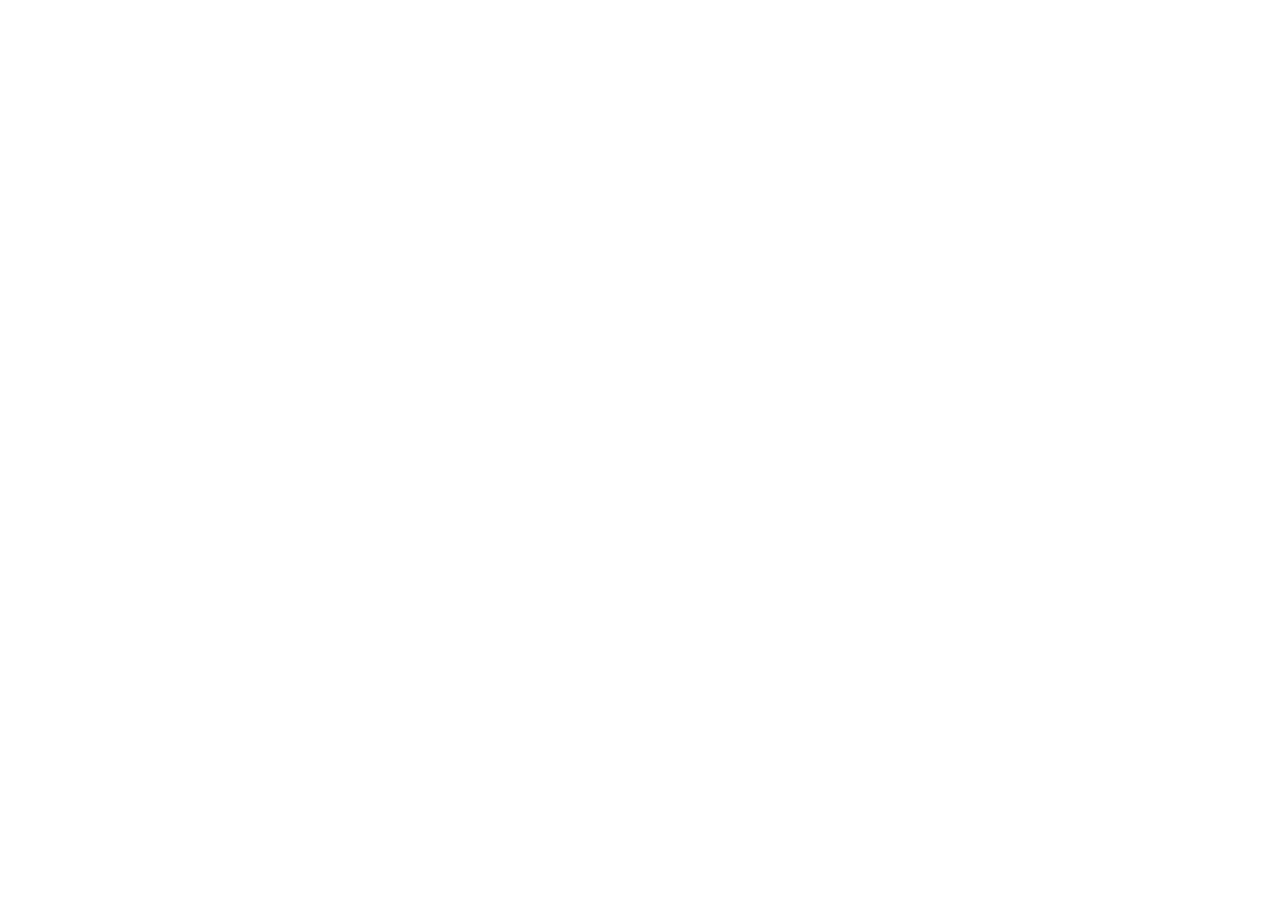
==== index.html @ a806596d "first" ====
<!DOCTYPE html>
<html lang="en">
<head>
    <meta charset="UTF-8">
    <meta name="viewport" content="width=device-width, initial-scale=1.0">
    <title>Document</title>
</head>
<body>
    <title>Homework-1</title>
</body>
</html>
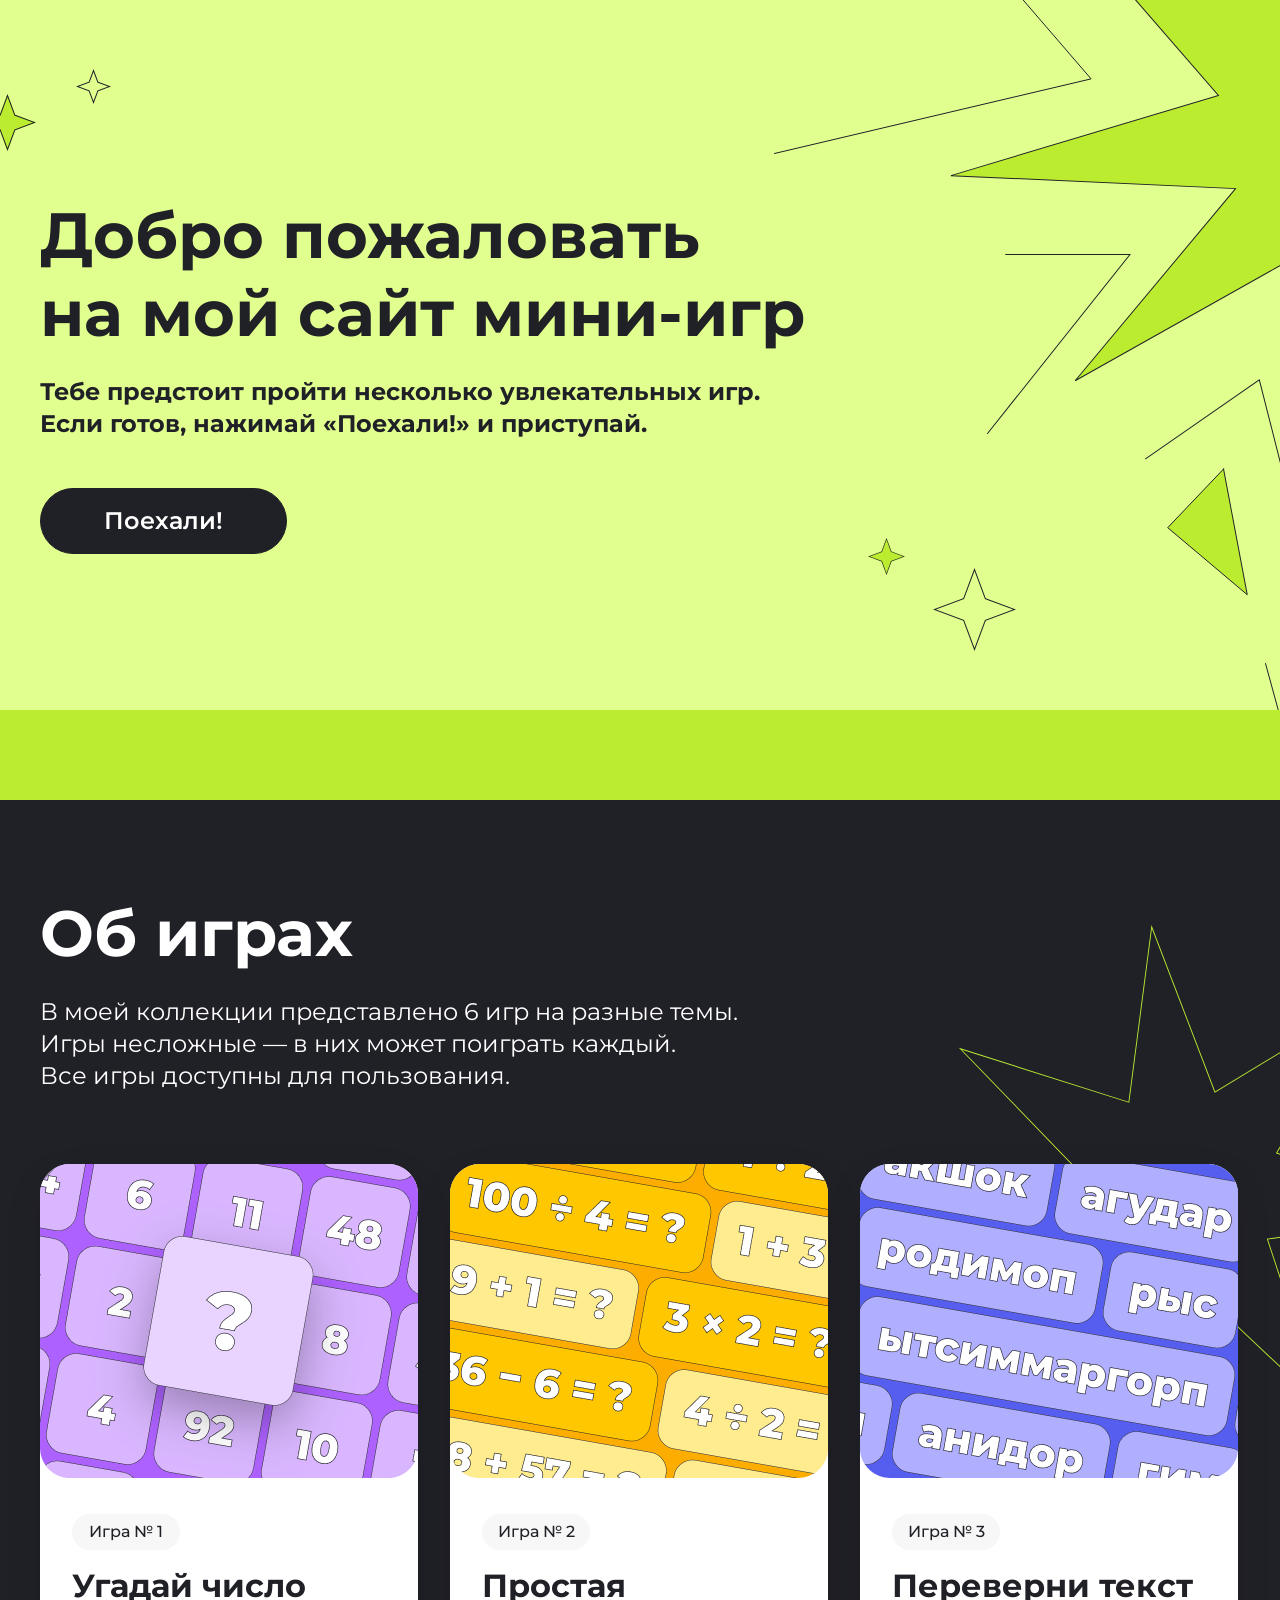
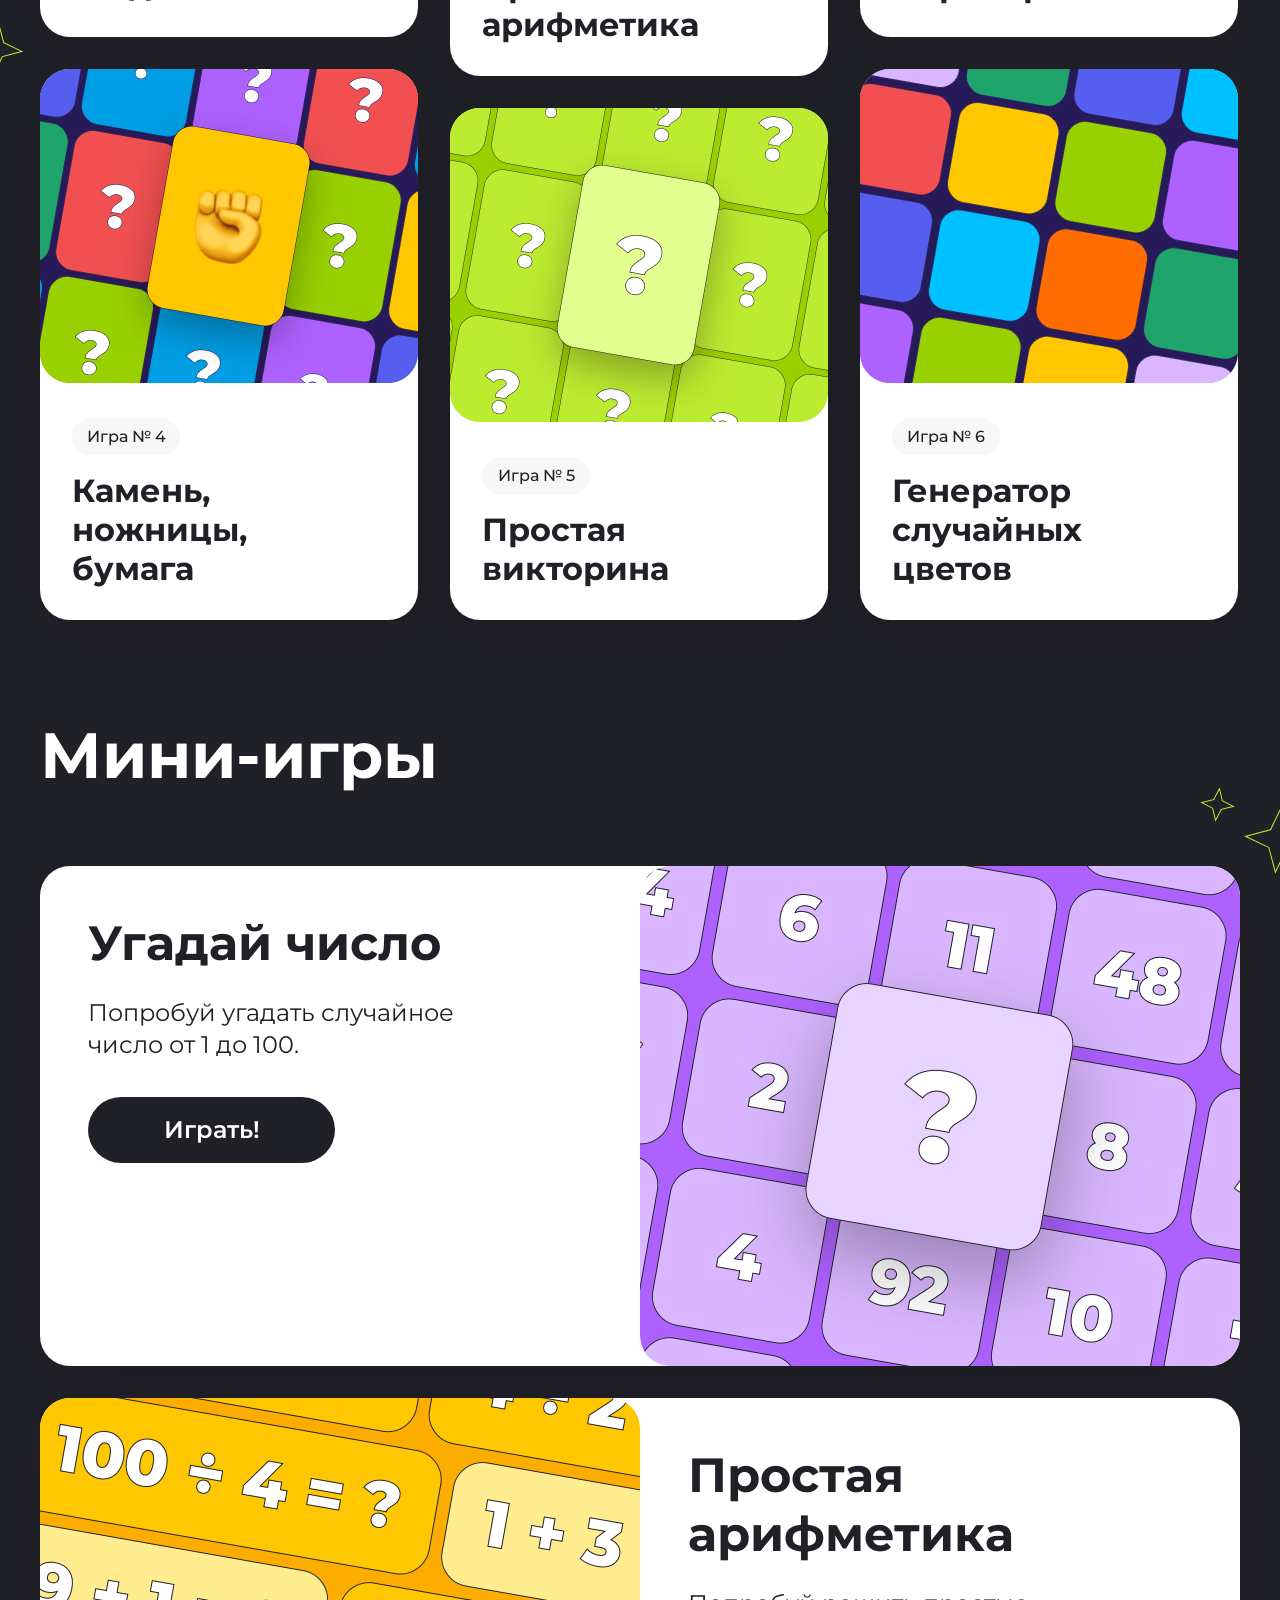
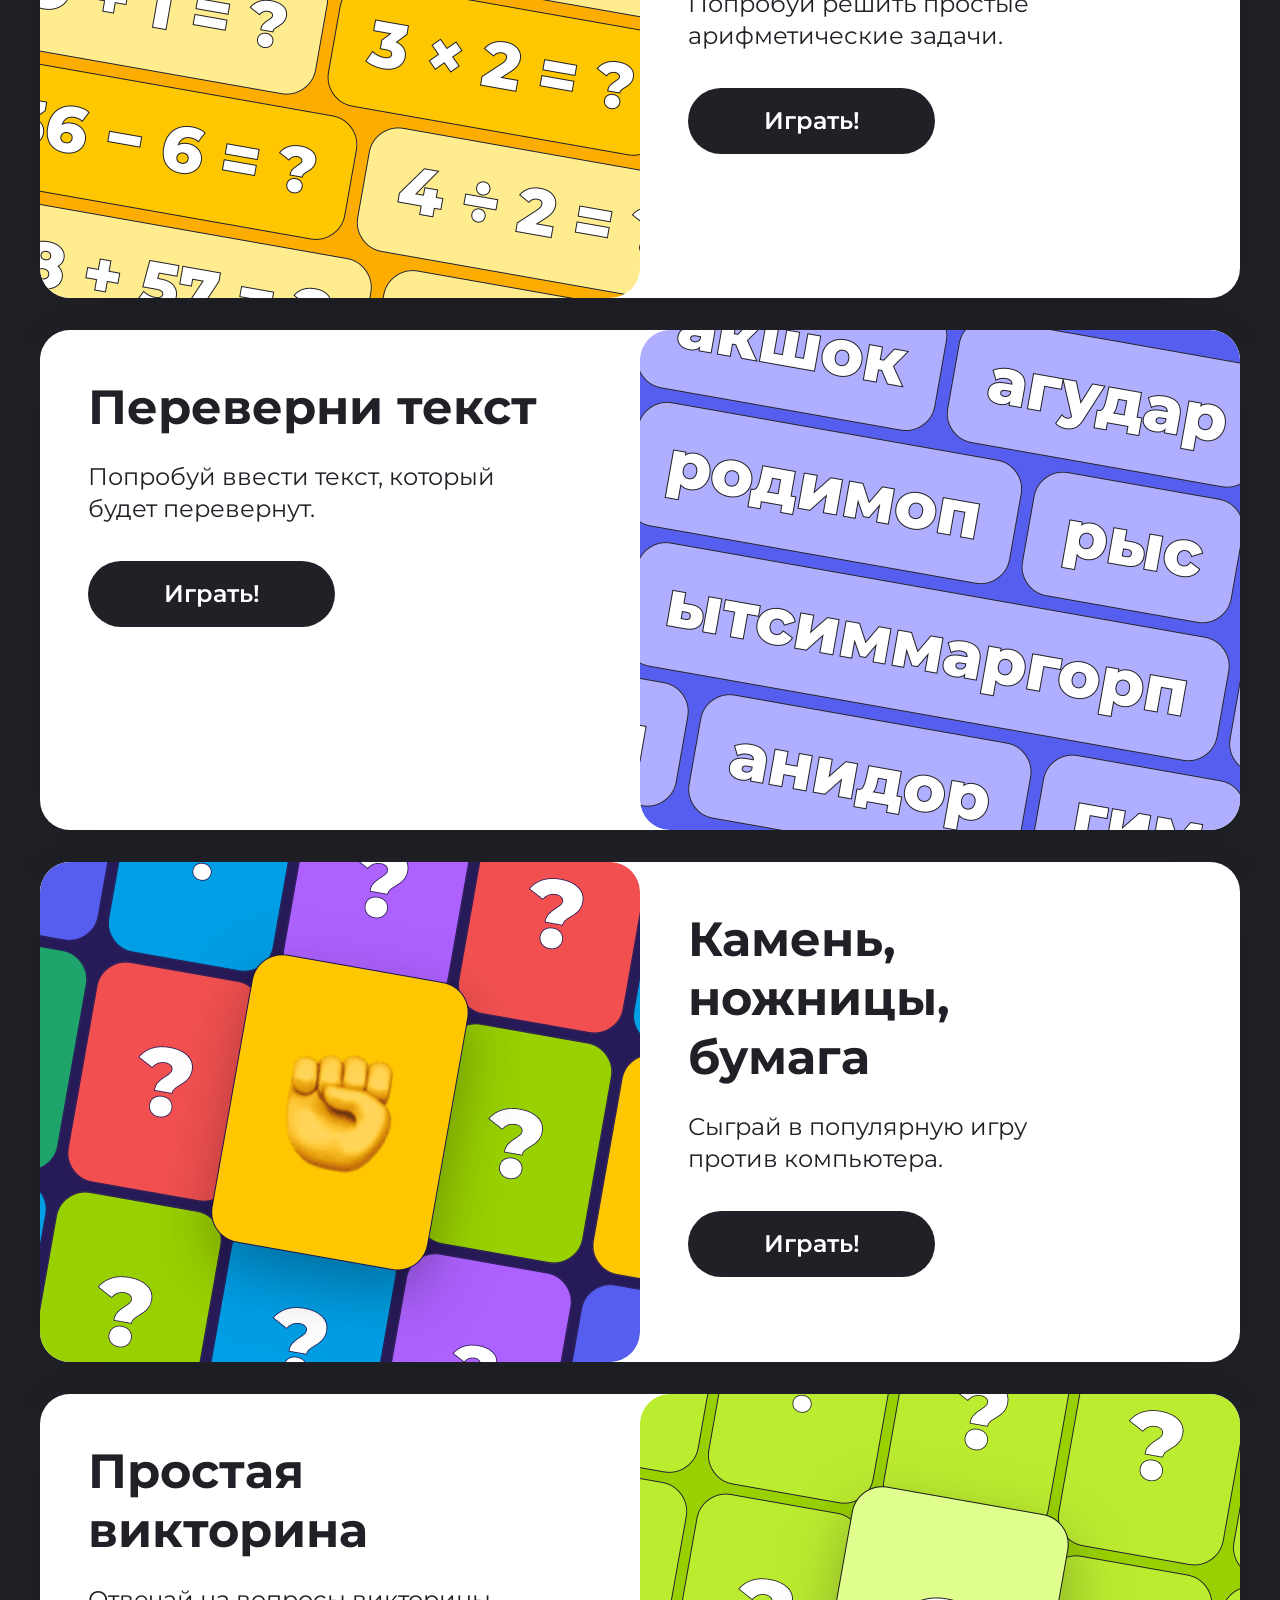
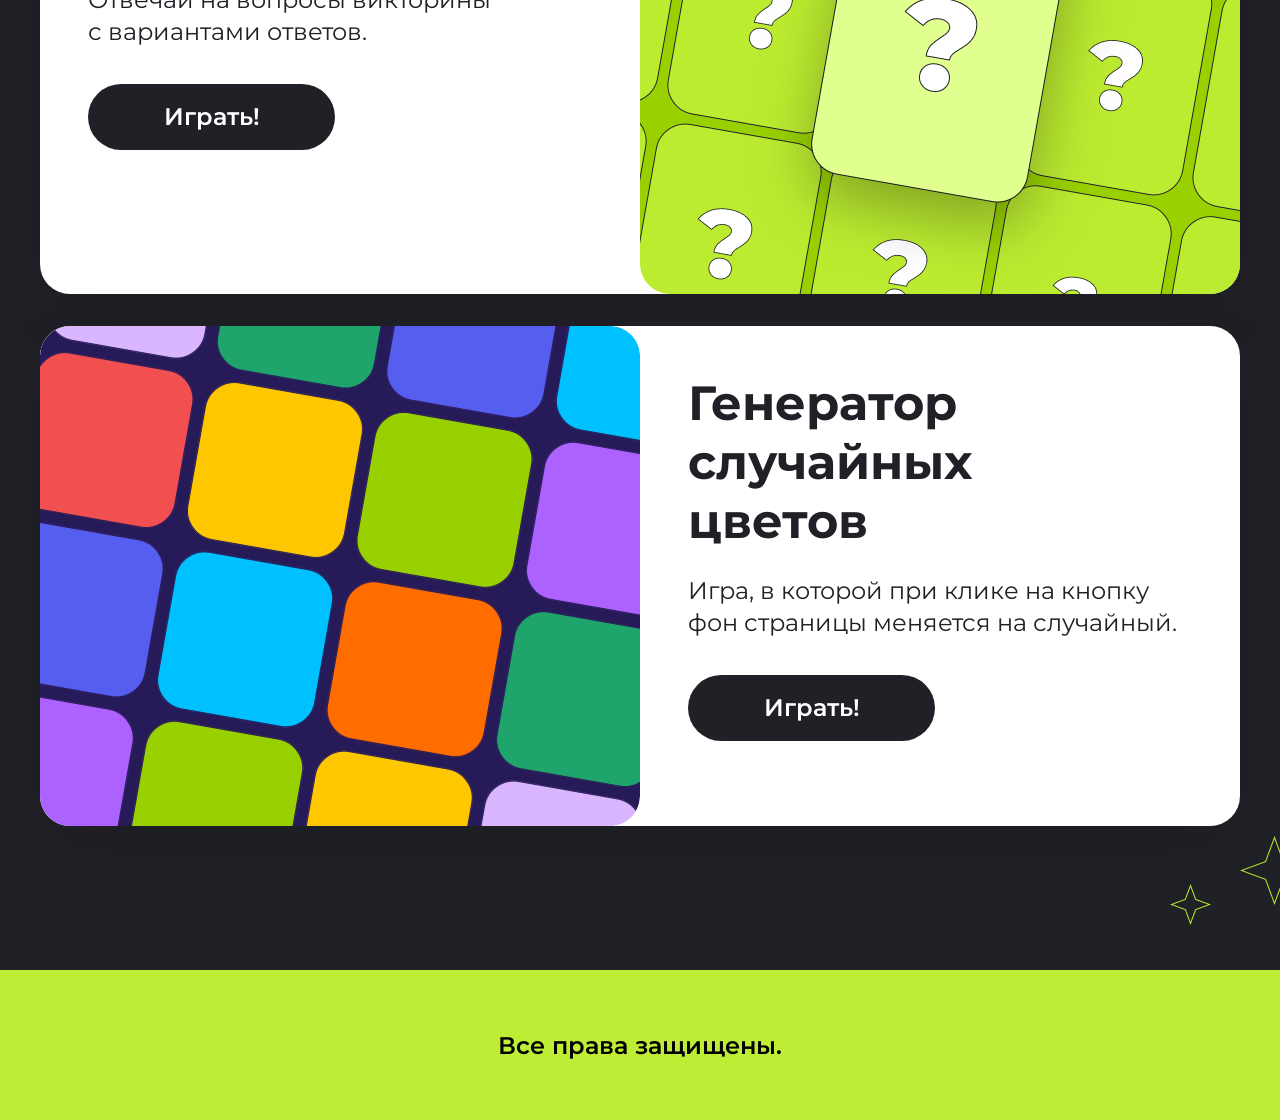
==== commit 5cf472eb: "add img add style.css add style.scss add style.css.map add index.html" ====
--- a/index.html
+++ b/index.html
@@ -4,8 +4,140 @@
     <meta charset="UTF-8">
     <meta name="viewport" content="width=device-width, initial-scale=1.0">
     <title>Document</title>
+    <link rel="stylesheet" href="style.css">
+    <link href="https://fonts.googleapis.com/css2?family=Montserrat:ital,wght@0,100..900;1,100..900&display=swap" rel="stylesheet">
 </head>
 <body>
-    <title>Homework-1</title>
+    <header class="center header header-index-background">
+        <div class="position-relative">
+            <img class="header__green-big-star" src="./img/Vector.svg" alt="звезда">
+            <img class="header__green-mini-star-1" src="./img/Star-2.svg" alt="звезда">
+            <img class="header__mini-star-1" src="./img/Star-3.svg" alt="звезда">
+            <img class="header__green-mini-star-2" src="./img/Star-2.svg" alt="звезда">
+            <img class="header__mini-star-2" src="./img/Star-4.svg" alt="звезда">
+            <img class="header__line-1" src="./img/line-1.svg" alt="линия">
+            <img class="header__line-2" src="./img/line-2.svg" alt="линия">
+            <img class="header__line-3" src="./img/line-3.svg" alt="линия">
+            <img class="header__line-4" src="./img/line-4.svg" alt="линия">
+            <img class="header__triangle" src="./img/triangle.svg" alt="треугольник">
+        </div>
+        <h1 class="header__title-index">Добро пожаловать<br>на мой сайт мини-игр</h1>
+        <p class="header__description-index">Тебе предстоит пройти несколько увлекательных игр. Если готов, нажимай «Поехали!» и приступай.</p>
+        <a class="header__button-index" href="#">Поехали!</a>
+    </header>
+    <section>
+        <div class="header-display"></div>
+    </section>
+    <section class="about-games-background about-games center">
+        <h1 class="about-games__title">Об играх</h1>
+        <p class="about-games__description">В моей коллекции представлено 6 игр на разные темы.<br>Игры несложные — в них может поиграть каждый.<br>Все игры доступны для пользования.</p>
+        <div class="position-relative">
+            <img class="about-games__green-star-1" src="./img/Star-5.svg" alt="звезда">
+            <img class="about-games__green-star-2" src="./img/Star-6.svg" alt="звезда">
+            <img class="about-games__green-star-3" src="./img/Star-7.svg" alt="звезда">
+        </div>
+        <div class="about-games__cards">
+            <div class="about-games__cards-1">
+                <article class="about-games__card-1 about-games__card">
+                    <img src="./img/card1.png" alt="угадай-число">
+                    <p class="about-games__number">Игра № 1</p>
+                    <h2 class="about-games__subtitle">Угадай число</h2>
+                </article>
+                <article class="about-games__card-3 about-games__card">
+                    <img src="./img/card4.png" alt="камень-ножницы-бумага">
+                    <p class="about-games__number">Игра № 4</p>
+                    <h2 class="about-games__subtitle">Камень,<br>ножницы,<br>бумага</h2>
+                </article>
+            </div>
+            <div class="about-games__cards-1">
+                <article class="about-games__card-2 about-games__card">
+                    <img src="./img/card2.png" alt="простая-арифметика">
+                    <p class="about-games__number">Игра № 2</p>
+                    <h2 class="about-games__subtitle">Простая<br>арифметика</h2>
+                </article>
+                <article class="about-games__card-2 about-games__card">
+                    <img src="./img/card5.png" alt="простая-викторина">
+                    <p class="about-games__number">Игра № 5</p>
+                    <h2 class="about-games__subtitle">Простая<br>викторина</h2>
+                </article>
+            </div>
+            <div class="about-games__cards-1">
+                <article class="about-games__card-1 about-games__card">
+                    <img src="./img/card3.png" alt="переверни-текст">
+                    <p class="about-games__number">Игра № 3</p>
+                    <h2 class="about-games__subtitle">Переверни текст</h2>
+                </article>
+                <article class="about-games__card-3 about-games__card">
+                    <img src="./img/card6.png" alt="генератор-случайных-цветов">
+                    <p class="about-games__number">Игра № 6</p>
+                    <h2 class="about-games__subtitle">Генератор<br>случайных<br>цветов</h2>
+                </article>
+            </div>
+        </div>
+    </section>
+    <section class="mini-game mini-game__background center">
+        <h1 class="mini-game__title">Мини-игры</h1>
+        <div class="position-relative">
+            <img class="mini-game__green-star-1" src="./img/Star-8.svg" alt="звезда">
+            <img class="mini-game__green-star-2" src="./img/Star-9.svg" alt="звезда">
+        </div>
+        <div class="mini-game__cards">
+            <article class="mini-game__card-background">
+                <div class="mini-game__card">
+                    <h2 class="mini-game__card-title">Угадай число</h2>
+                    <p class="mini-game__card-description">Попробуй угадать случайное<br>число от 1 до 100.</p>
+                    <a class="mini-game__card-link" href="#">Играть!</a>
+                </div>
+                <img class="mini-game__card-img" src="./img/card-1.png" alt="угадай-число">
+            </article>
+            <article class="mini-game__card-background">
+                <img class="mini-game__card-img" src="./img/card-2.png" alt="угадай-число">
+                <div class="mini-game__card">
+                    <h2 class="mini-game__card-title">Простая<br>арифметика</h2>
+                    <p class="mini-game__card-description">Попробуй решить простые<br>арифметические задачи.</p>
+                    <a class="mini-game__card-link" href="#">Играть!</a>
+                </div>
+            </article>
+            <article class="mini-game__card-background">
+                <div class="mini-game__card">
+                    <h2 class="mini-game__card-title">Переверни текст</h2>
+                    <p class="mini-game__card-description">Попробуй ввести текст, который<br>будет перевернут.</p>
+                    <a class="mini-game__card-link" href="#">Играть!</a>
+                </div>
+                <img class="mini-game__card-img" src="./img/card-3.png" alt="угадай-число">
+            </article>
+            <article class="mini-game__card-background">
+                <img class="mini-game__card-img" src="./img/card-4.png" alt="угадай-число">
+                <div class="mini-game__card">
+                    <h2 class="mini-game__card-title">Камень,<br>ножницы,<br>бумага</h2>
+                    <p class="mini-game__card-description">Сыграй в популярную игру<br>против компьютера.</p>
+                    <a class="mini-game__card-link" href="#">Играть!</a>
+                </div>
+            </article>
+            <article class="mini-game__card-background">
+                <div class="mini-game__card">
+                    <h2 class="mini-game__card-title">Простая<br>викторина</h2>
+                    <p class="mini-game__card-description">Отвечай на вопросы викторины<br>с вариантами ответов.</p>
+                    <a class="mini-game__card-link" href="#">Играть!</a>
+                </div>
+                <img class="mini-game__card-img" src="./img/card-5.png" alt="угадай-число">
+            </article>
+            <article class="mini-game__card-background">
+                <img class="mini-game__card-img" src="./img/card-6.png" alt="угадай-число">
+                <div class="mini-game__card">
+                    <h2 class="mini-game__card-title">Генератор<br>случайных<br>цветов</h2>
+                    <p class="mini-game__card-description">Игра, в которой при клике на кнопку<br>фон страницы меняется на случайный.</p>
+                    <a class="mini-game__card-link" href="#">Играть!</a>
+                </div>
+            </article>
+        </div>
+        <div class="position-relative">
+            <img class="mini-game__green-star-3" src="./img/Star-10.svg" alt="звезда">
+            <img class="mini-game__green-star-4" src="./img/Star-11.svg" alt="звезда">
+        </div>
+    </section>
+    <footer>
+        <h1 class="footer-title">Все права защищены.</h1>
+    </footer>
 </body>
 </html>
--- a/style.css
+++ b/style.css
@@ -0,0 +1,323 @@
+* {
+  margin: 0;
+}
+
+.center {
+  padding-left: calc(50% - 600px);
+  padding-right: calc(50% - 600px);
+}
+
+.position-relative {
+  position: relative;
+}
+
+.header__green-big-star {
+  /* Vector */
+  right: -608px;
+  top: -333.46px;
+  position: absolute;
+}
+.header-index-background {
+  background-color: rgb(225, 255, 143);
+  height: 710px;
+  overflow-x: hidden;
+  overflow-y: hidden;
+}
+.header__mini-star-1 {
+  position: absolute;
+  top: 69px;
+  left: 36px;
+}
+.header__mini-star-2 {
+  position: absolute;
+  top: 568px;
+  left: 893px;
+}
+.header__green-mini-star-2 {
+  width: 37px;
+  height: 37px;
+  top: 538px;
+  left: 828px;
+  position: absolute;
+}
+.header__green-mini-star-1 {
+  position: absolute;
+  top: 94px;
+  left: -61.5px;
+}
+.header__line-1 {
+  left: 734px;
+  top: -10px;
+  position: absolute;
+}
+.header__line-2 {
+  position: absolute;
+  top: 254px;
+  left: 947px;
+}
+.header__line-3 {
+  position: absolute;
+  left: 1105px;
+  top: 379px;
+}
+.header__line-4 {
+  position: absolute;
+  top: 663px;
+  left: 1225px;
+}
+.header__triangle {
+  position: absolute;
+  top: 468px;
+  left: 1127px;
+}
+.header-display {
+  height: 90px;
+  background-color: rgb(188, 236, 48);
+  bottom: 10px;
+}
+.header__title-index {
+  padding-top: 196px;
+  color: rgb(32, 32, 39);
+  font-family: Montserrat;
+  font-size: 64px;
+  font-weight: 700;
+  line-height: 78px;
+}
+.header__description-index {
+  color: rgb(32, 32, 39);
+  font-family: Montserrat;
+  font-size: 24px;
+  font-weight: 700;
+  line-height: 32px;
+  width: 720px;
+  padding-top: 24px;
+}
+.header__button-index {
+  width: 247px;
+  height: 66px;
+  display: flex;
+  flex-direction: row;
+  justify-content: center;
+  align-items: center;
+  padding: 16px 28px 16px 28px;
+  box-sizing: border-box;
+  border: 1px solid rgb(32, 32, 39);
+  border-radius: 60px;
+  background: rgb(32, 32, 39);
+  color: rgb(255, 255, 255);
+  font-family: Montserrat;
+  font-size: 24px;
+  font-weight: 600;
+  line-height: 141.69%;
+  letter-spacing: 0%;
+  text-align: center;
+  text-decoration: none;
+  margin-top: 48px;
+}
+.header__button-index:hover {
+  color: black;
+  background-color: white;
+}
+
+.about-games-background {
+  height: 1470px;
+  background: rgb(32, 32, 39);
+}
+.about-games__title {
+  color: rgb(255, 255, 255);
+  font-family: Montserrat;
+  font-size: 64px;
+  font-weight: 700;
+  line-height: 78px;
+  padding-top: 94px;
+}
+.about-games__description {
+  color: rgb(255, 255, 255);
+  font-family: Montserrat;
+  font-size: 24px;
+  font-weight: 400;
+  line-height: 32px;
+  padding-top: 24px;
+  padding-bottom: 72px;
+}
+.about-games__number {
+  border-radius: 52.58px;
+  background: rgb(247, 247, 247);
+  width: 108px;
+  height: 36px;
+  color: rgb(32, 32, 39);
+  font-family: Montserrat;
+  font-size: 16px;
+  font-weight: 500;
+  line-height: 110%;
+  text-align: center;
+  display: flex;
+  align-items: center;
+  justify-content: center;
+  margin-top: 32px;
+  margin-left: 32px;
+}
+.about-games__subtitle {
+  color: rgb(32, 32, 39);
+  font-family: Montserrat;
+  font-size: 32px;
+  font-weight: 700;
+  line-height: 39px;
+  margin-top: 16px;
+  margin-left: 32px;
+}
+.about-games__cards {
+  display: flex;
+  gap: 32px;
+  z-index: 2;
+  position: relative;
+}
+.about-games__cards-1 {
+  display: flex;
+  flex-direction: column;
+  gap: 32px;
+}
+.about-games__green-star-1 {
+  position: absolute;
+  z-index: 1;
+  right: -235px;
+  top: -270px;
+  width: 584.72px;
+  height: 584.72px;
+}
+.about-games__green-star-2 {
+  position: absolute;
+  left: -91px;
+  top: 406px;
+}
+.about-games__green-star-3 {
+  position: absolute;
+  left: -74px;
+  top: 455px;
+}
+.about-games__card {
+  border-radius: 30px;
+  box-shadow: 0px 12.61px 42.2511901855px -7.57px rgba(0, 0, 0, 0.13);
+  background: rgb(255, 255, 255);
+}
+.about-games__card:hover {
+  transform: scale(1.1);
+}
+.about-games__card-1 {
+  width: 378px;
+  height: 473px;
+}
+.about-games__card-2 {
+  width: 378px;
+  height: 512px;
+}
+.about-games__card-3 {
+  width: 378px;
+  height: 551px;
+}
+
+.mini-game__title {
+  color: rgb(255, 255, 255);
+  font-family: Montserrat;
+  font-size: 64px;
+  font-weight: 700;
+  line-height: 78px;
+  padding-top: 46px;
+  padding-bottom: 72px;
+}
+.mini-game__background {
+  height: 3500px;
+  background: rgb(32, 32, 39);
+}
+.mini-game__cards {
+  display: flex;
+  gap: 32px;
+  flex-direction: column;
+}
+.mini-game__green-star-1 {
+  position: absolute;
+  top: -81px;
+  left: 1158px;
+}
+.mini-game__green-star-2 {
+  position: absolute;
+  left: 1201px;
+  top: -64px;
+}
+.mini-game__green-star-3 {
+  position: absolute;
+  top: 10px;
+  left: 1200px;
+}
+.mini-game__green-star-4 {
+  position: absolute;
+  top: 58px;
+  left: 1130px;
+}
+.mini-game__card {
+  padding: 48px;
+}
+.mini-game__card-title {
+  color: rgb(32, 32, 39);
+  font-family: Montserrat;
+  font-size: 48px;
+  font-weight: 700;
+  line-height: 59px;
+}
+.mini-game__card-background {
+  width: 1200px;
+  height: 500px;
+  border-radius: 30px;
+  box-shadow: 0px 20px 67px -12px rgba(0, 0, 0, 0.13);
+  background: rgb(255, 255, 255);
+  display: grid;
+  grid-template-columns: repeat(2, 1fr);
+}
+.mini-game__card-img {
+  width: 600px;
+  height: 500px;
+  border-radius: 30px;
+}
+.mini-game__card-description {
+  color: rgb(32, 32, 39);
+  font-family: Montserrat;
+  font-style: Regular;
+  font-size: 24px;
+  font-weight: 400;
+  line-height: 32px;
+  padding-top: 24px;
+}
+.mini-game__card-link {
+  color: rgb(255, 255, 255);
+  font-family: Montserrat;
+  font-size: 24px;
+  font-weight: 600;
+  line-height: 141.69%;
+  width: 247px;
+  height: 66px;
+  border-radius: 60px;
+  background: rgb(32, 32, 39);
+  display: flex;
+  justify-content: center;
+  align-items: center;
+  text-decoration: none;
+  margin-top: 36px;
+}
+.mini-game__card-link:hover {
+  color: black;
+  background-color: white;
+  border: 1px solid rgb(32, 32, 39);
+}
+
+.footer-title {
+  color: rgb(0, 0, 0);
+  font-family: Montserrat;
+  font-size: 24px;
+  font-weight: 600;
+  line-height: 29px;
+  display: flex;
+  height: 150px;
+  background: rgb(189, 237, 53);
+  align-items: center;
+  justify-content: center;
+}/*# sourceMappingURL=style.css.map */
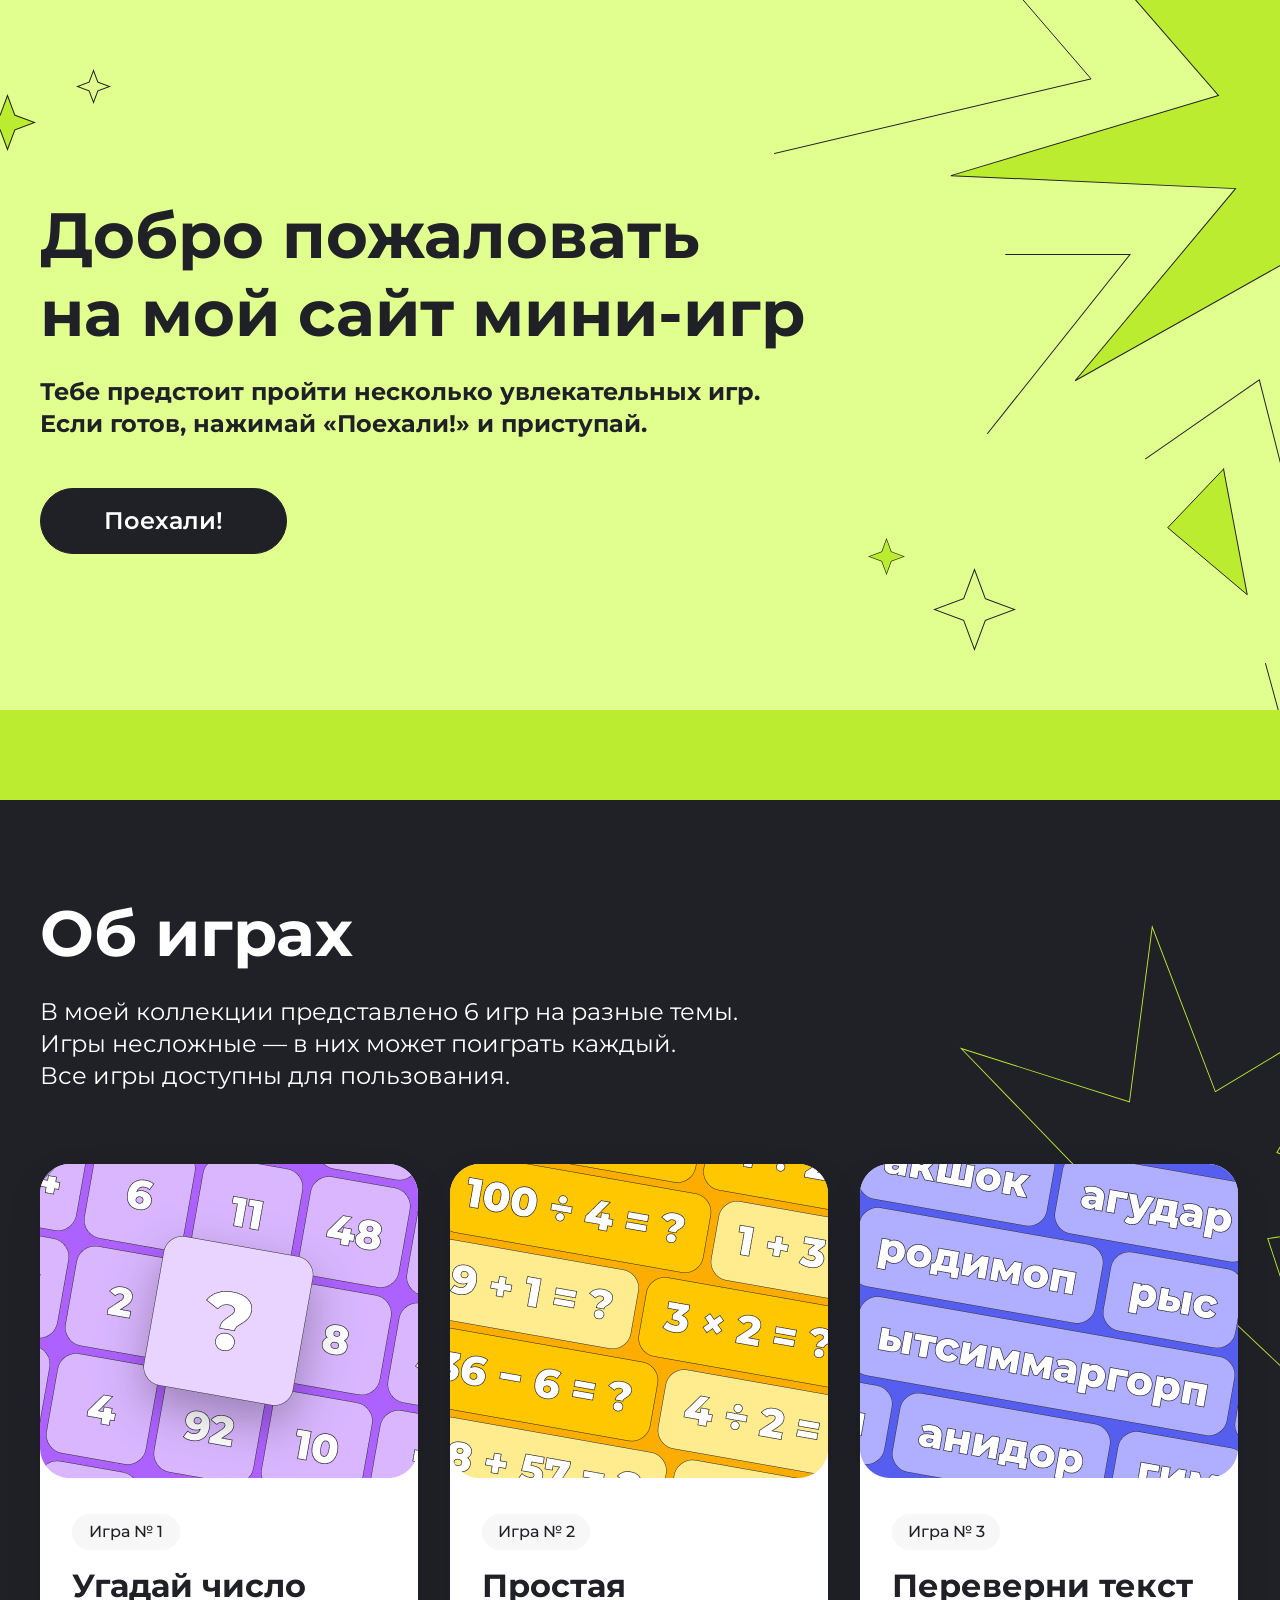
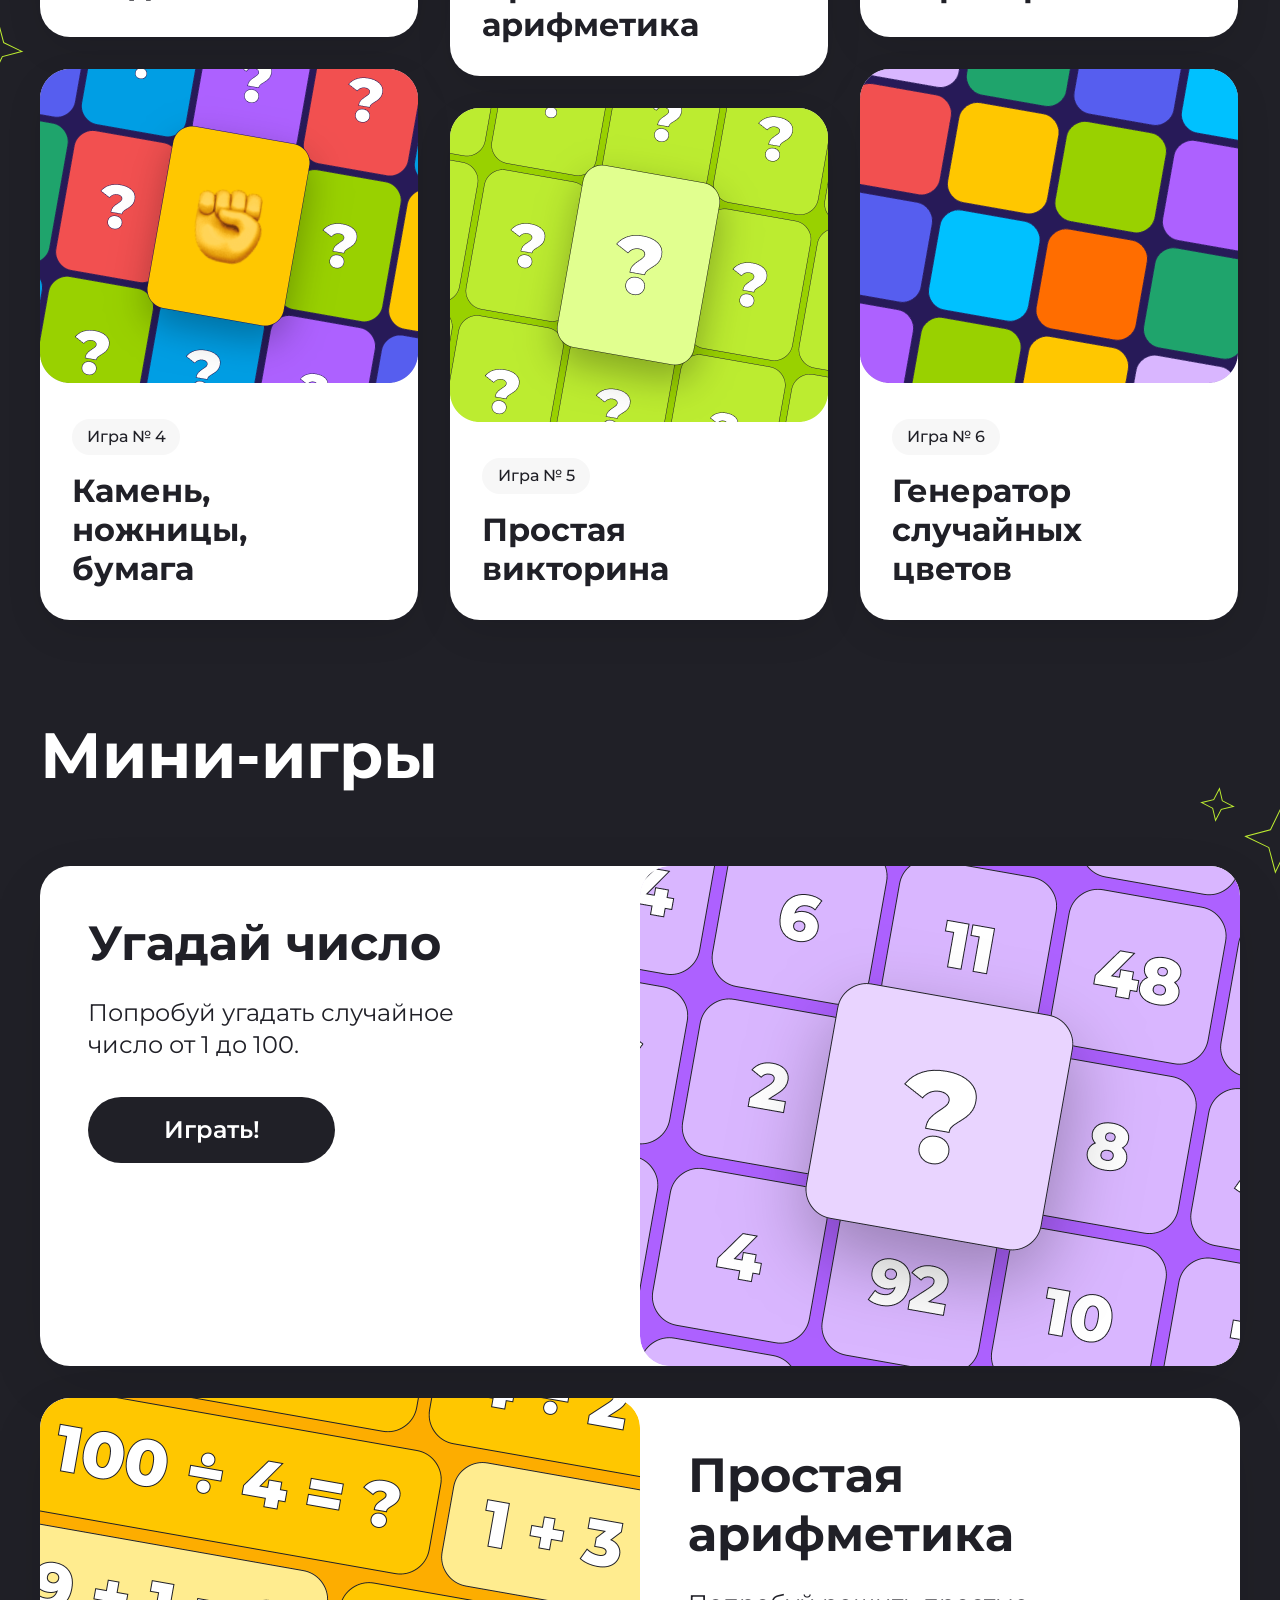
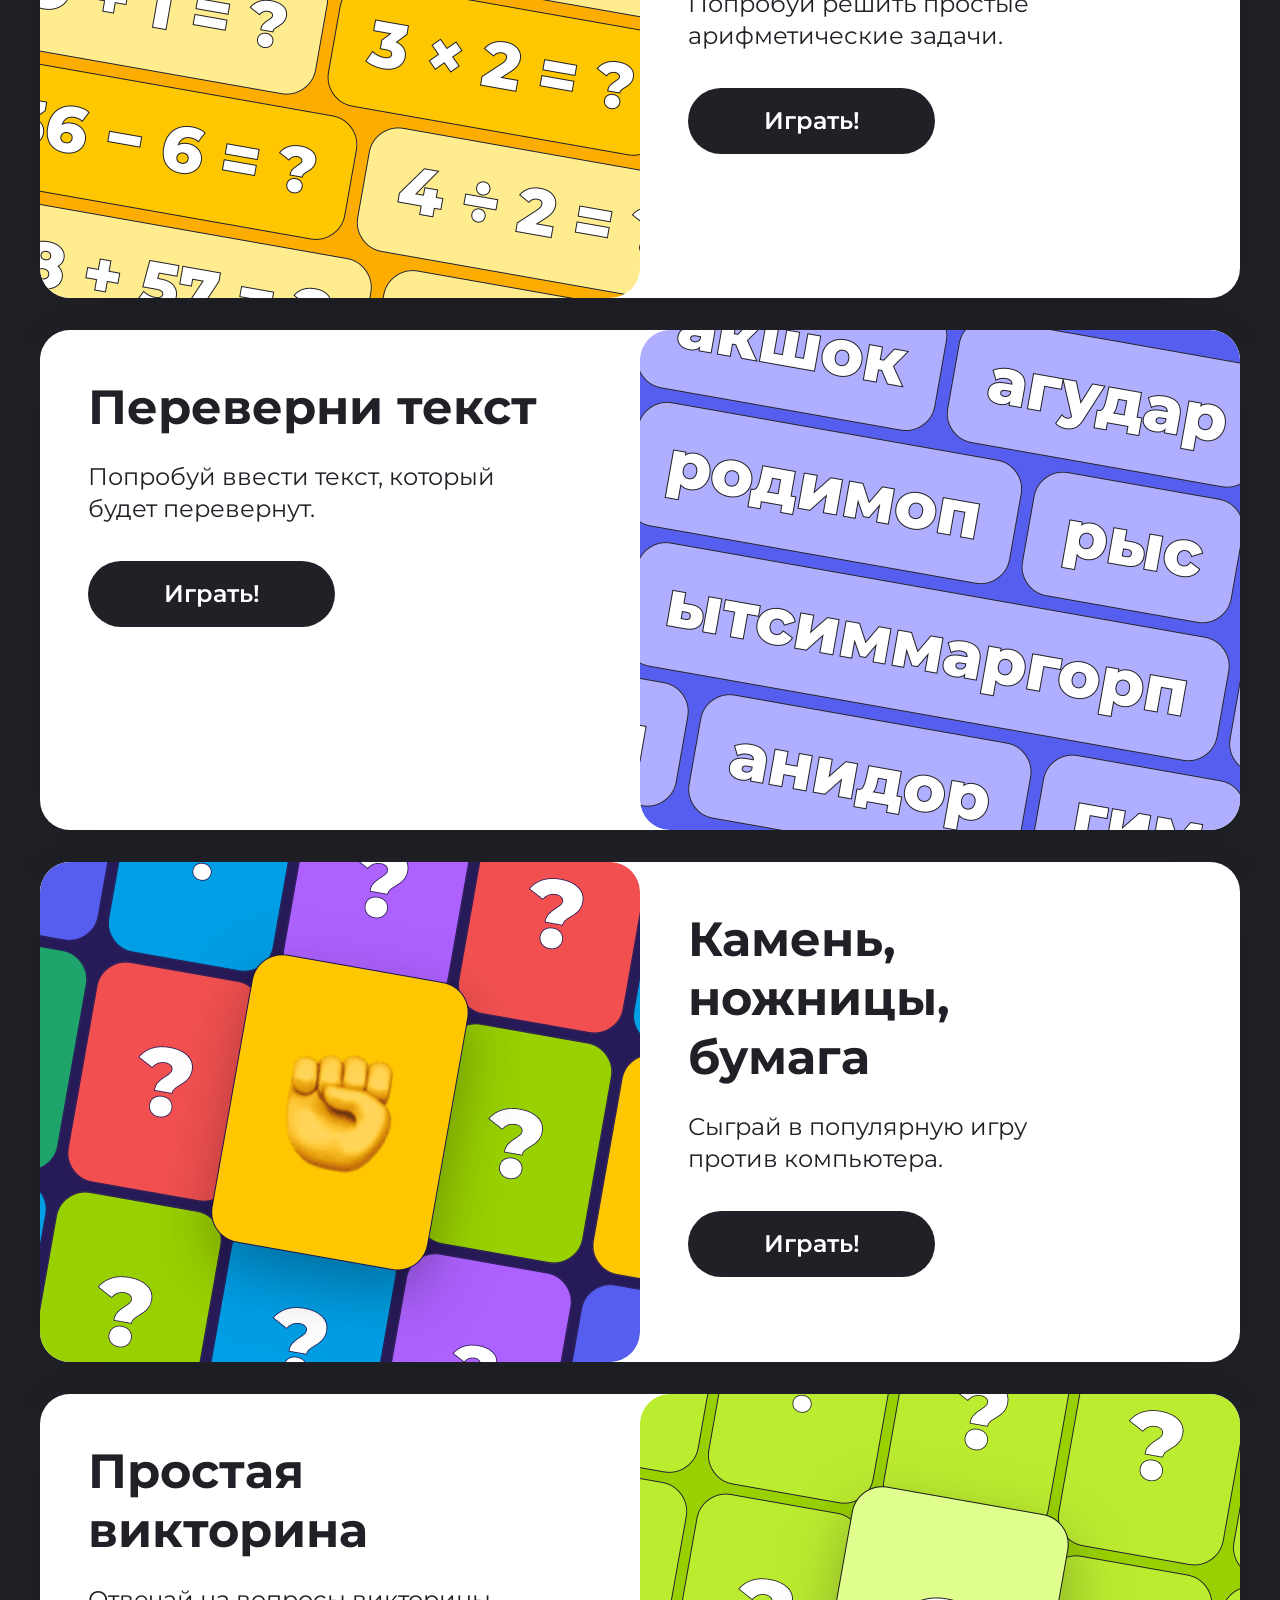
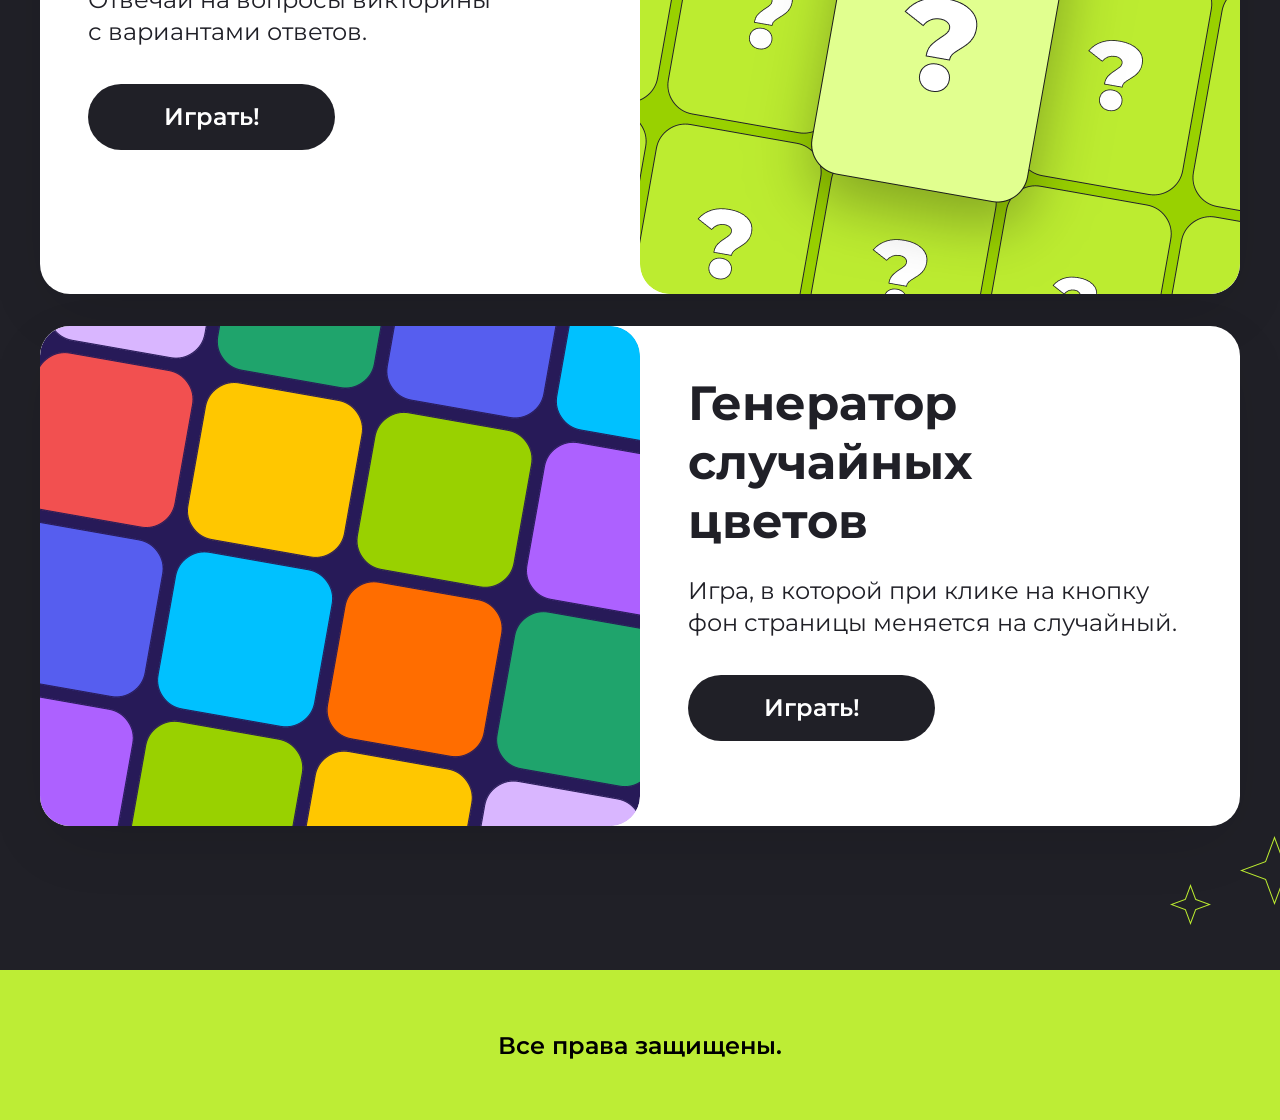
==== commit c2cef0ac: "hw-2" ====
--- a/index.html
+++ b/index.html
@@ -39,43 +39,55 @@
         <div class="about-games__cards">
             <div class="about-games__cards-1">
                 <article class="about-games__card-1 about-games__card">
-                    <img src="./img/card1.png" alt="угадай-число">
-                    <p class="about-games__number">Игра № 1</p>
-                    <h2 class="about-games__subtitle">Угадай число</h2>
+                    <a class="about-games__link" href="#mini-game__card-guess-the-number">
+                        <img src="./img/card1.png" alt="угадай-число">
+                        <p class="about-games__number">Игра № 1</p>
+                        <h2 class="about-games__subtitle">Угадай число</h2>
+                    </a>
                 </article>
                 <article class="about-games__card-3 about-games__card">
-                    <img src="./img/card4.png" alt="камень-ножницы-бумага">
-                    <p class="about-games__number">Игра № 4</p>
-                    <h2 class="about-games__subtitle">Камень,<br>ножницы,<br>бумага</h2>
+                    <a class="about-games__link" href="#mini-game__card-rock-paper-scissors">
+                        <img src="./img/card4.png" alt="камень-ножницы-бумага">
+                        <p class="about-games__number">Игра № 4</p>
+                        <h2 class="about-games__subtitle">Камень,<br>ножницы,<br>бумага</h2>
+                    </a>
                 </article>
             </div>
             <div class="about-games__cards-1">
                 <article class="about-games__card-2 about-games__card">
-                    <img src="./img/card2.png" alt="простая-арифметика">
-                    <p class="about-games__number">Игра № 2</p>
-                    <h2 class="about-games__subtitle">Простая<br>арифметика</h2>
+                    <a class="about-games__link" href="#mini-game__card-simple-arithmetic">
+                        <img src="./img/card2.png" alt="простая-арифметика">
+                        <p class="about-games__number">Игра № 2</p>
+                        <h2 class="about-games__subtitle">Простая<br>арифметика</h2>
+                    </a>
                 </article>
                 <article class="about-games__card-2 about-games__card">
-                    <img src="./img/card5.png" alt="простая-викторина">
-                    <p class="about-games__number">Игра № 5</p>
-                    <h2 class="about-games__subtitle">Простая<br>викторина</h2>
+                    <a class="about-games__link" href="#mini-game__card-simple-quiz">
+                        <img src="./img/card5.png" alt="простая-викторина">
+                        <p class="about-games__number">Игра № 5</p>
+                        <h2 class="about-games__subtitle">Простая<br>викторина</h2>
+                    </a>
                 </article>
             </div>
             <div class="about-games__cards-1">
                 <article class="about-games__card-1 about-games__card">
-                    <img src="./img/card3.png" alt="переверни-текст">
-                    <p class="about-games__number">Игра № 3</p>
-                    <h2 class="about-games__subtitle">Переверни текст</h2>
+                    <a class="about-games__link" href="#mini-game__card-turn-the-text-over">
+                        <img src="./img/card3.png" alt="переверни-текст">
+                        <p class="about-games__number">Игра № 3</p>
+                        <h2 class="about-games__subtitle">Переверни текст</h2>
+                    </a>
                 </article>
                 <article class="about-games__card-3 about-games__card">
-                    <img src="./img/card6.png" alt="генератор-случайных-цветов">
-                    <p class="about-games__number">Игра № 6</p>
-                    <h2 class="about-games__subtitle">Генератор<br>случайных<br>цветов</h2>
+                    <a class="about-games__link" href="#mini-game__card-random-color-generator">
+                        <img src="./img/card6.png" alt="генератор-случайных-цветов">
+                        <p class="about-games__number">Игра № 6</p>
+                        <h2 class="about-games__subtitle">Генератор<br>случайных<br>цветов</h2>
+                    </a>
                 </article>
             </div>
         </div>
     </section>
-    <section class="mini-game mini-game__background center">
+    <section class="mini-game mini-game-background center">
         <h1 class="mini-game__title">Мини-игры</h1>
         <div class="position-relative">
             <img class="mini-game__green-star-1" src="./img/Star-8.svg" alt="звезда">
@@ -83,7 +95,7 @@
         </div>
         <div class="mini-game__cards">
             <article class="mini-game__card-background">
-                <div class="mini-game__card">
+                <div id="mini-game__card-guess-the-number" class="mini-game__card">
                     <h2 class="mini-game__card-title">Угадай число</h2>
                     <p class="mini-game__card-description">Попробуй угадать случайное<br>число от 1 до 100.</p>
                     <a class="mini-game__card-link" href="#">Играть!</a>
@@ -91,40 +103,40 @@
                 <img class="mini-game__card-img" src="./img/card-1.png" alt="угадай-число">
             </article>
             <article class="mini-game__card-background">
-                <img class="mini-game__card-img" src="./img/card-2.png" alt="угадай-число">
-                <div class="mini-game__card">
+                <img class="mini-game__card-img" src="./img/card-2.png" alt="простая-арифметика">
+                <div id="mini-game__card-simple-arithmetic" class="mini-game__card">
                     <h2 class="mini-game__card-title">Простая<br>арифметика</h2>
                     <p class="mini-game__card-description">Попробуй решить простые<br>арифметические задачи.</p>
                     <a class="mini-game__card-link" href="#">Играть!</a>
                 </div>
             </article>
             <article class="mini-game__card-background">
-                <div class="mini-game__card">
+                <div id="mini-game__card-turn-the-text-over" class="mini-game__card">
                     <h2 class="mini-game__card-title">Переверни текст</h2>
                     <p class="mini-game__card-description">Попробуй ввести текст, который<br>будет перевернут.</p>
                     <a class="mini-game__card-link" href="#">Играть!</a>
                 </div>
-                <img class="mini-game__card-img" src="./img/card-3.png" alt="угадай-число">
+                <img class="mini-game__card-img" src="./img/card-3.png" alt="переверни-текст">
             </article>
             <article class="mini-game__card-background">
-                <img class="mini-game__card-img" src="./img/card-4.png" alt="угадай-число">
-                <div class="mini-game__card">
+                <img class="mini-game__card-img" src="./img/card-4.png" alt="камень-ножницы-бумага">
+                <div id="mini-game__card-rock-paper-scissors" class="mini-game__card">
                     <h2 class="mini-game__card-title">Камень,<br>ножницы,<br>бумага</h2>
                     <p class="mini-game__card-description">Сыграй в популярную игру<br>против компьютера.</p>
                     <a class="mini-game__card-link" href="#">Играть!</a>
                 </div>
             </article>
             <article class="mini-game__card-background">
-                <div class="mini-game__card">
+                <div id="mini-game__card-simple-quiz" class="mini-game__card">
                     <h2 class="mini-game__card-title">Простая<br>викторина</h2>
                     <p class="mini-game__card-description">Отвечай на вопросы викторины<br>с вариантами ответов.</p>
                     <a class="mini-game__card-link" href="#">Играть!</a>
                 </div>
-                <img class="mini-game__card-img" src="./img/card-5.png" alt="угадай-число">
+                <img class="mini-game__card-img" src="./img/card-5.png" alt="простая-викторина">
             </article>
             <article class="mini-game__card-background">
-                <img class="mini-game__card-img" src="./img/card-6.png" alt="угадай-число">
-                <div class="mini-game__card">
+                <img class="mini-game__card-img" src="./img/card-6.png" alt="генератор-случайных-цветов">
+                <div id="mini-game__card-random-color-generator" class="mini-game__card">
                     <h2 class="mini-game__card-title">Генератор<br>случайных<br>цветов</h2>
                     <p class="mini-game__card-description">Игра, в которой при клике на кнопку<br>фон страницы меняется на случайный.</p>
                     <a class="mini-game__card-link" href="#">Играть!</a>
--- a/style.css
+++ b/style.css
@@ -12,7 +12,6 @@
 }
 
 .header__green-big-star {
-  /* Vector */
   right: -608px;
   top: -333.46px;
   position: absolute;
@@ -122,6 +121,8 @@
 .about-games-background {
   height: 1470px;
   background: rgb(32, 32, 39);
+  overflow-x: hidden;
+  overflow-y: hidden;
 }
 .about-games__title {
   color: rgb(255, 255, 255);
@@ -139,6 +140,9 @@
   line-height: 32px;
   padding-top: 24px;
   padding-bottom: 72px;
+}
+.about-games__link {
+  text-decoration: none;
 }
 .about-games__number {
   border-radius: 52.58px;
@@ -182,8 +186,8 @@
   z-index: 1;
   right: -235px;
   top: -270px;
-  width: 584.72px;
-  height: 584.72px;
+  width: 584px;
+  height: 584px;
 }
 .about-games__green-star-2 {
   position: absolute;
@@ -225,9 +229,11 @@
   padding-top: 46px;
   padding-bottom: 72px;
 }
-.mini-game__background {
+.mini-game-background {
   height: 3500px;
   background: rgb(32, 32, 39);
+  overflow-x: hidden;
+  overflow-y: hidden;
 }
 .mini-game__cards {
   display: flex;
@@ -320,4 +326,266 @@
   background: rgb(189, 237, 53);
   align-items: center;
   justify-content: center;
+}
+
+@media (max-width: 1250px) {
+  .center {
+    padding-left: calc(50% - 400px);
+    padding-right: calc(50% - 400px);
+  }
+  .header__line-1, .header__line-2, .header__line-3 {
+    display: none;
+  }
+  .header__green-big-star {
+    z-index: 1;
+  }
+  .header__title-index {
+    z-index: 2;
+    position: relative;
+    padding-top: 186px;
+  }
+  .header__description-index {
+    z-index: 2;
+    position: relative;
+  }
+  .about-games {
+    display: none;
+  }
+  .mini-game-background {
+    height: 2400px;
+  }
+  .mini-game__title {
+    padding-top: 40px;
+    padding-bottom: 50px;
+  }
+  .mini-game__card {
+    padding: 32px;
+    padding-top: 24px;
+  }
+  .mini-game__cards {
+    width: 800px;
+  }
+  .mini-game__card-background {
+    width: 800px;
+    height: 333.3px;
+    border-radius: 30px;
+    box-shadow: 0px 20px 67px -12px rgba(0, 0, 0, 0.13);
+    background: rgb(255, 255, 255);
+    display: grid;
+    grid-template-columns: repeat(2, 1fr);
+    position: relative;
+  }
+  .mini-game__card-img {
+    width: 400px;
+    height: 333.3px;
+    border-radius: 30px;
+  }
+  .mini-game__card-description {
+    padding-top: 6px;
+    line-height: 28px;
+  }
+  .mini-game__card-title {
+    font-size: 32px;
+    font-weight: 600;
+    line-height: 35px;
+  }
+  .mini-game__card-link {
+    position: absolute;
+    margin-top: 16px;
+    height: 55px;
+    bottom: 16px;
+  }
+  .footer-title {
+    height: 90px;
+  }
+}
+@media (max-width: 800px) {
+  .center {
+    padding-left: calc(50% - 190px);
+    padding-right: calc(50% - 190px);
+  }
+  .header-index-background {
+    display: flex;
+    justify-content: center;
+    flex-wrap: wrap;
+    align-content: flex-start;
+    height: 650px;
+  }
+  .header__green-mini-star-1 {
+    width: 35px;
+    height: 35px;
+    top: 97px;
+    left: -19px;
+  }
+  .header__green-mini-star-2 {
+    width: 18px;
+    height: 18px;
+    left: 222px;
+    top: 557px;
+  }
+  .header__green-big-star {
+    width: 300px;
+    height: 300px;
+    left: 140px;
+    top: -115px;
+  }
+  .header__mini-star-1 {
+    top: 64;
+    left: 91;
+    width: 21px;
+    height: 21px;
+  }
+  .header__mini-star-2 {
+    width: 39px;
+    height: 41px;
+    top: 580px;
+    left: 250px;
+  }
+  .header__title-index {
+    width: 262px;
+    height: 196px;
+    display: flex;
+    flex-direction: row;
+    align-items: center;
+    font-size: 40px;
+    font-weight: 700;
+    line-height: 49px;
+    letter-spacing: 0px;
+    text-align: center;
+    padding-top: 147px;
+    position: static;
+  }
+  .header__description-index {
+    width: 296px;
+    height: 60px;
+    display: flex;
+    flex-direction: row;
+    align-items: center;
+    color: rgb(32, 32, 39);
+    font-family: "Montserrat";
+    font-style: Regular;
+    font-size: 16px;
+    font-weight: 400;
+    line-height: 20px;
+    letter-spacing: 0px;
+    text-align: center;
+  }
+  .header__button-index {
+    color: rgb(255, 255, 255);
+    font-family: "Montserrat";
+    font-style: SemiBold;
+    font-size: 16px;
+    font-weight: 600;
+    line-height: 141.69%;
+    letter-spacing: 0%;
+    text-align: center;
+    width: 285px;
+    height: 55px;
+    display: flex;
+    flex-direction: row;
+    justify-content: center;
+    align-items: center;
+    gap: 10px;
+    padding: 16px 28px 16px 28px;
+    margin-top: 36px;
+    box-sizing: border-box;
+    border: 1px solid rgb(32, 32, 39);
+    border-radius: 60px;
+    background: rgb(32, 32, 39);
+  }
+  .header-display {
+    height: 50px;
+  }
+  .mini-game__title {
+    color: rgb(255, 255, 255);
+    font-family: "Montserrat";
+    font-style: Bold;
+    font-size: 40px;
+    font-weight: 700;
+    line-height: 49px;
+    letter-spacing: 0px;
+    text-align: left;
+    width: 250px;
+    height: 49px;
+    display: flex;
+    flex-direction: row;
+    align-items: center;
+    padding-left: 16px;
+    padding-top: 50px;
+    padding-bottom: 45px;
+  }
+  .mini-game-background {
+    height: 3750px;
+    padding-bottom: 10px;
+  }
+  .mini-game__card {
+    padding: 29px;
+    padding-bottom: 33px;
+  }
+  .mini-game__cards {
+    width: 380px;
+    display: flex;
+    gap: 24px;
+    align-items: center;
+  }
+  .mini-game__card-background {
+    width: 343px;
+    height: auto;
+    border-radius: 30px;
+    box-shadow: 0px 20px 67px -12px rgba(0, 0, 0, 0.13);
+    background: rgb(255, 255, 255);
+    display: flex;
+    flex-direction: column;
+  }
+  .mini-game__card-background:nth-child(odd) {
+    flex-direction: column-reverse;
+  }
+  .mini-game__card-img {
+    width: 343px;
+    height: 285px;
+    border-radius: 30px;
+  }
+  .mini-game__card-description {
+    padding-top: 16px;
+    font-size: 16px;
+    font-weight: 400;
+    line-height: 20px;
+    letter-spacing: 0px;
+    text-align: left;
+    display: block;
+  }
+  .mini-game__card-title {
+    font-size: 32px;
+    font-weight: 700;
+    line-height: 39px;
+    letter-spacing: 0px;
+    text-align: left;
+  }
+  .mini-game__card-link {
+    margin-top: 32px;
+    position: static;
+    width: 285px;
+    height: 55px;
+    display: flex;
+    flex-direction: row;
+    justify-content: center;
+    align-items: center;
+    gap: 10px;
+    padding: 16px 28px 16px 28px;
+    box-sizing: border-box;
+    border: 1px solid rgb(32, 32, 39);
+    border-radius: 60px;
+    background: rgb(32, 32, 39);
+    color: rgb(255, 255, 255);
+    font-family: "Montserrat";
+    font-style: SemiBold;
+    font-size: 16px;
+    font-weight: 600;
+    line-height: 141.69%;
+    letter-spacing: 0%;
+    text-align: center;
+  }
+  .footer-title {
+    height: 100px;
+  }
 }/*# sourceMappingURL=style.css.map */
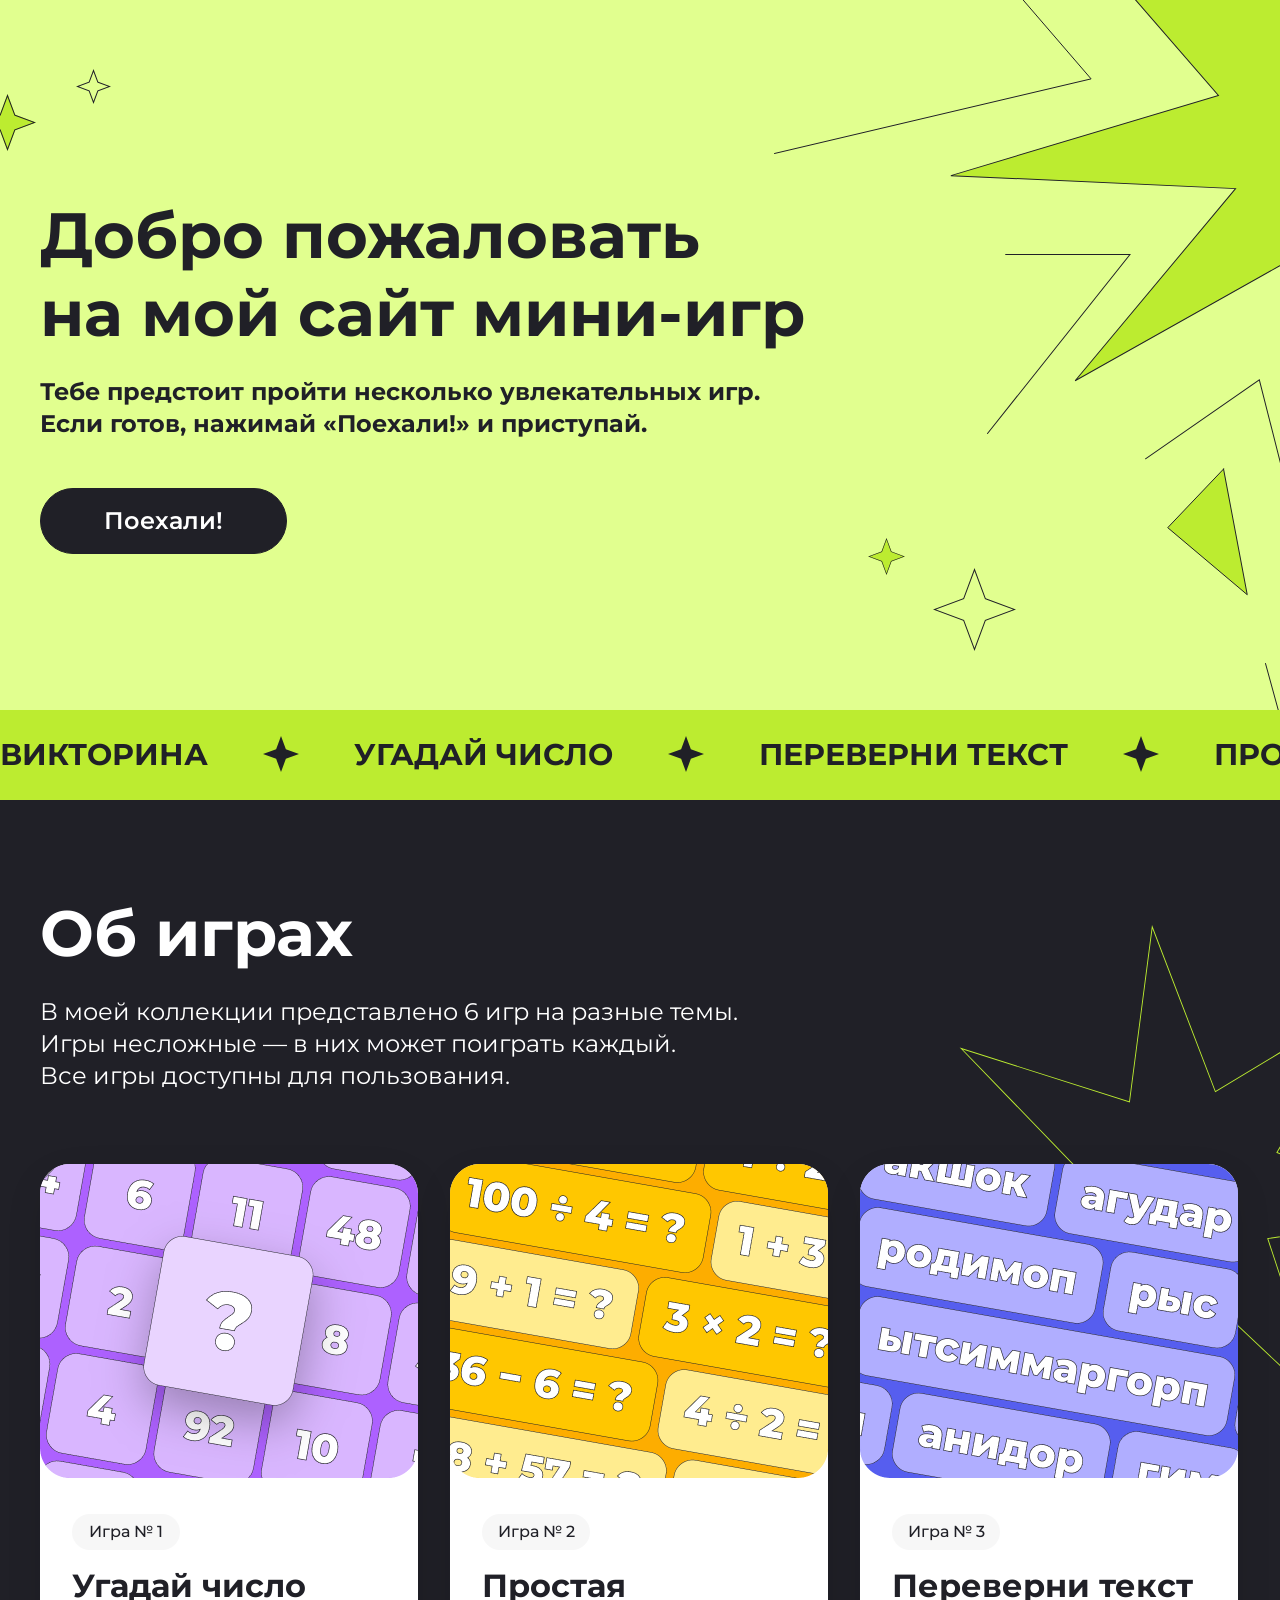
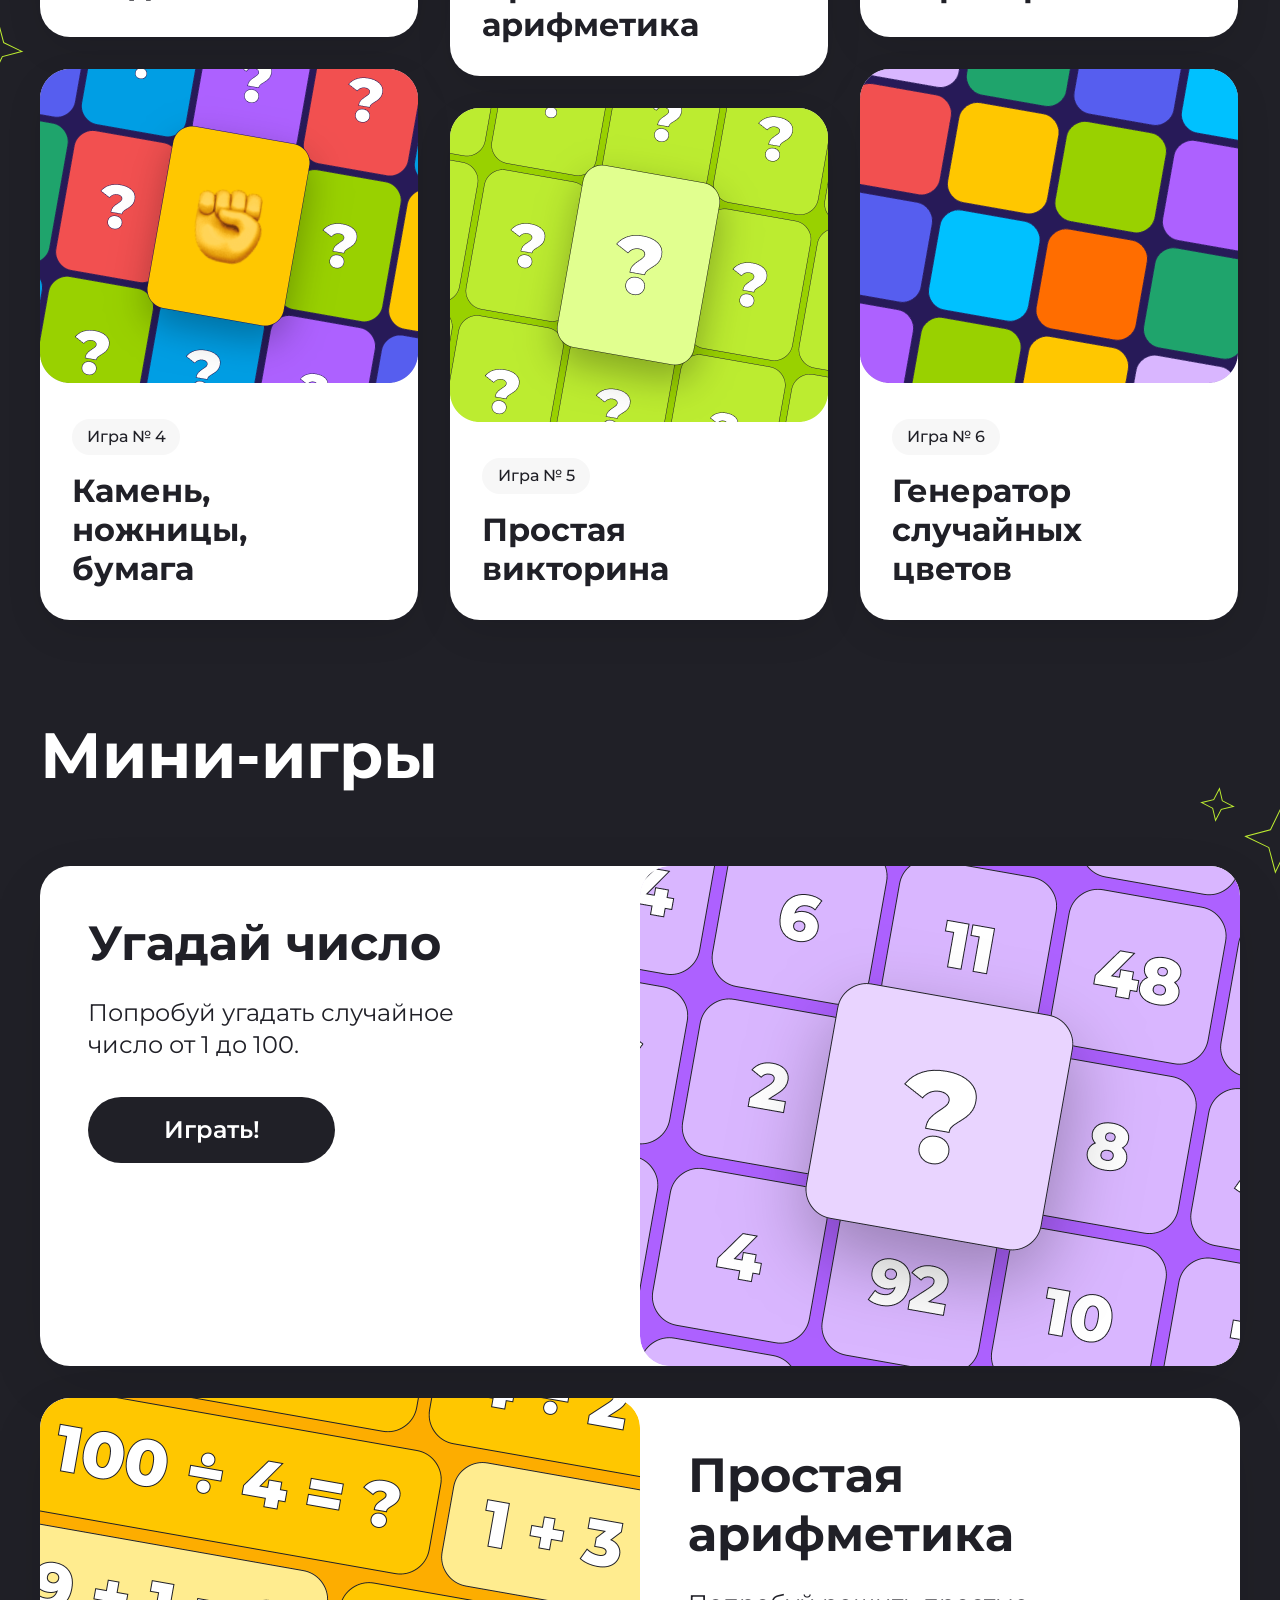
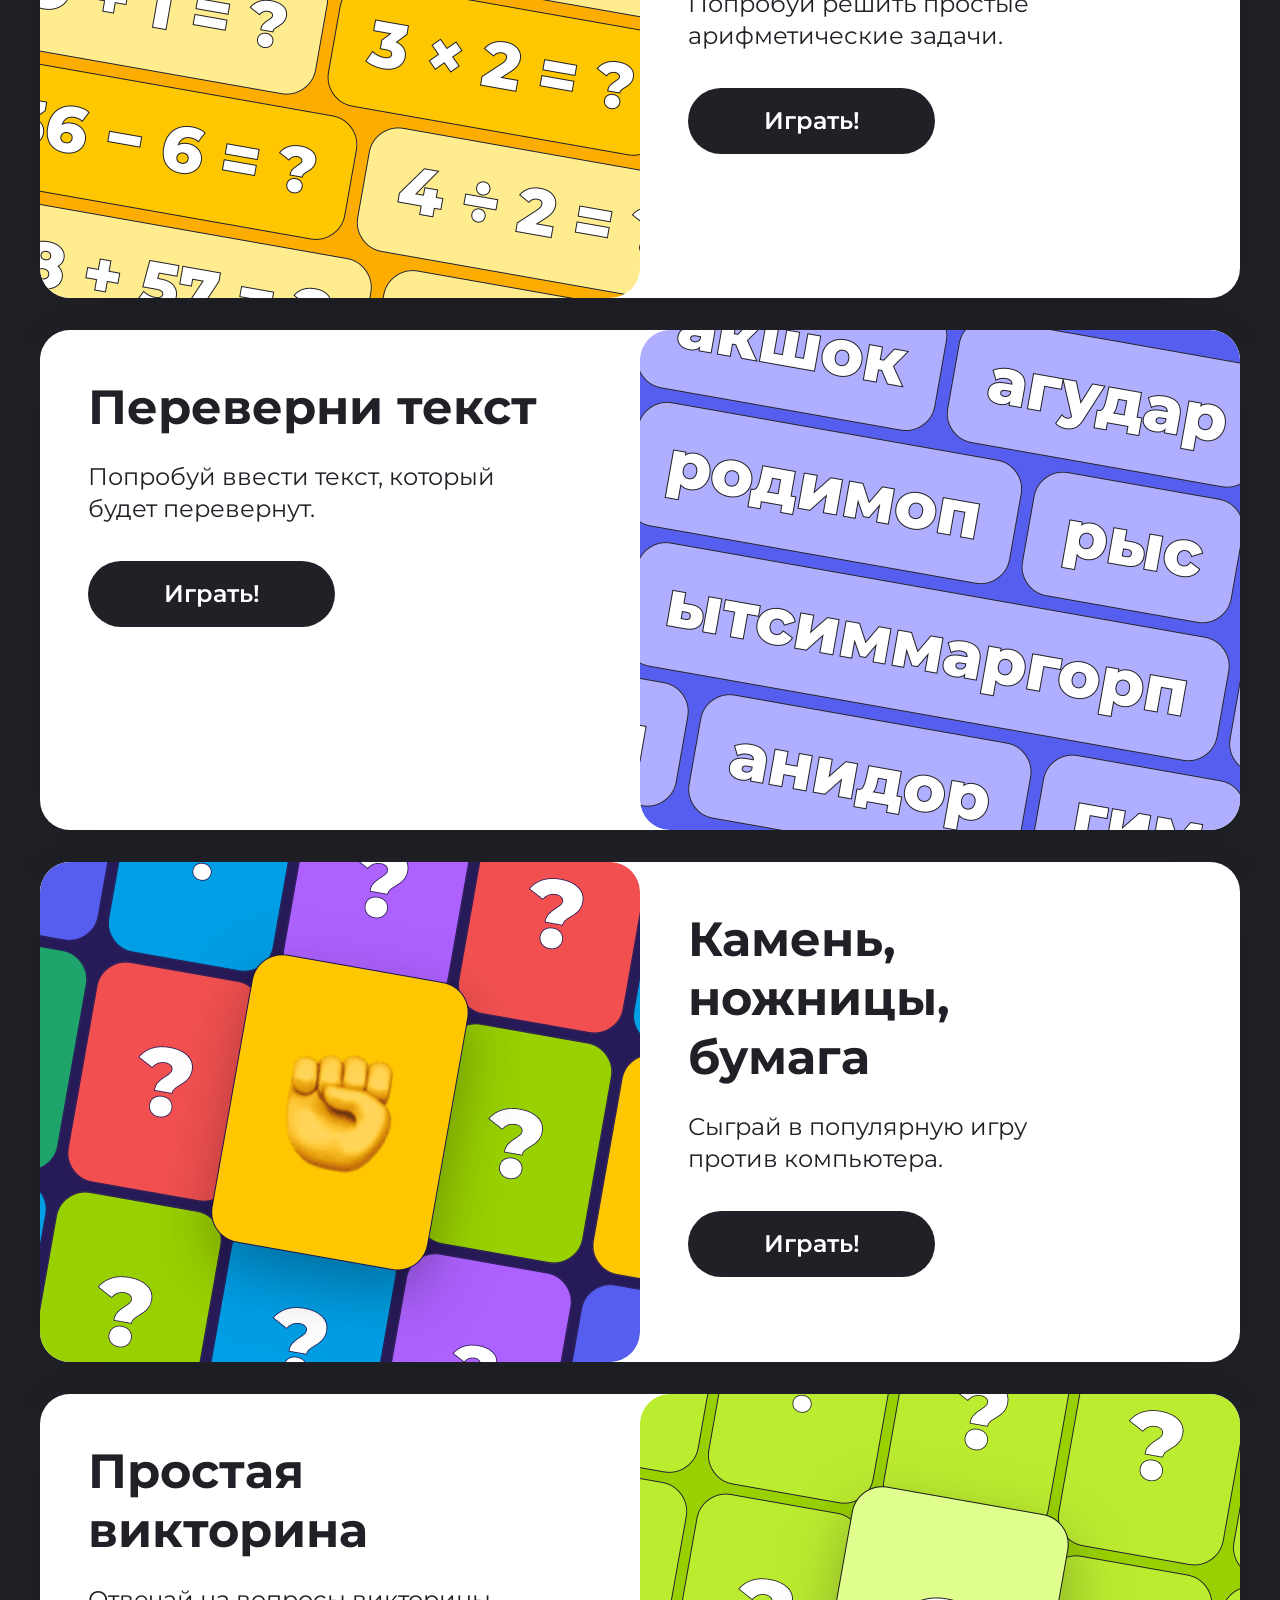
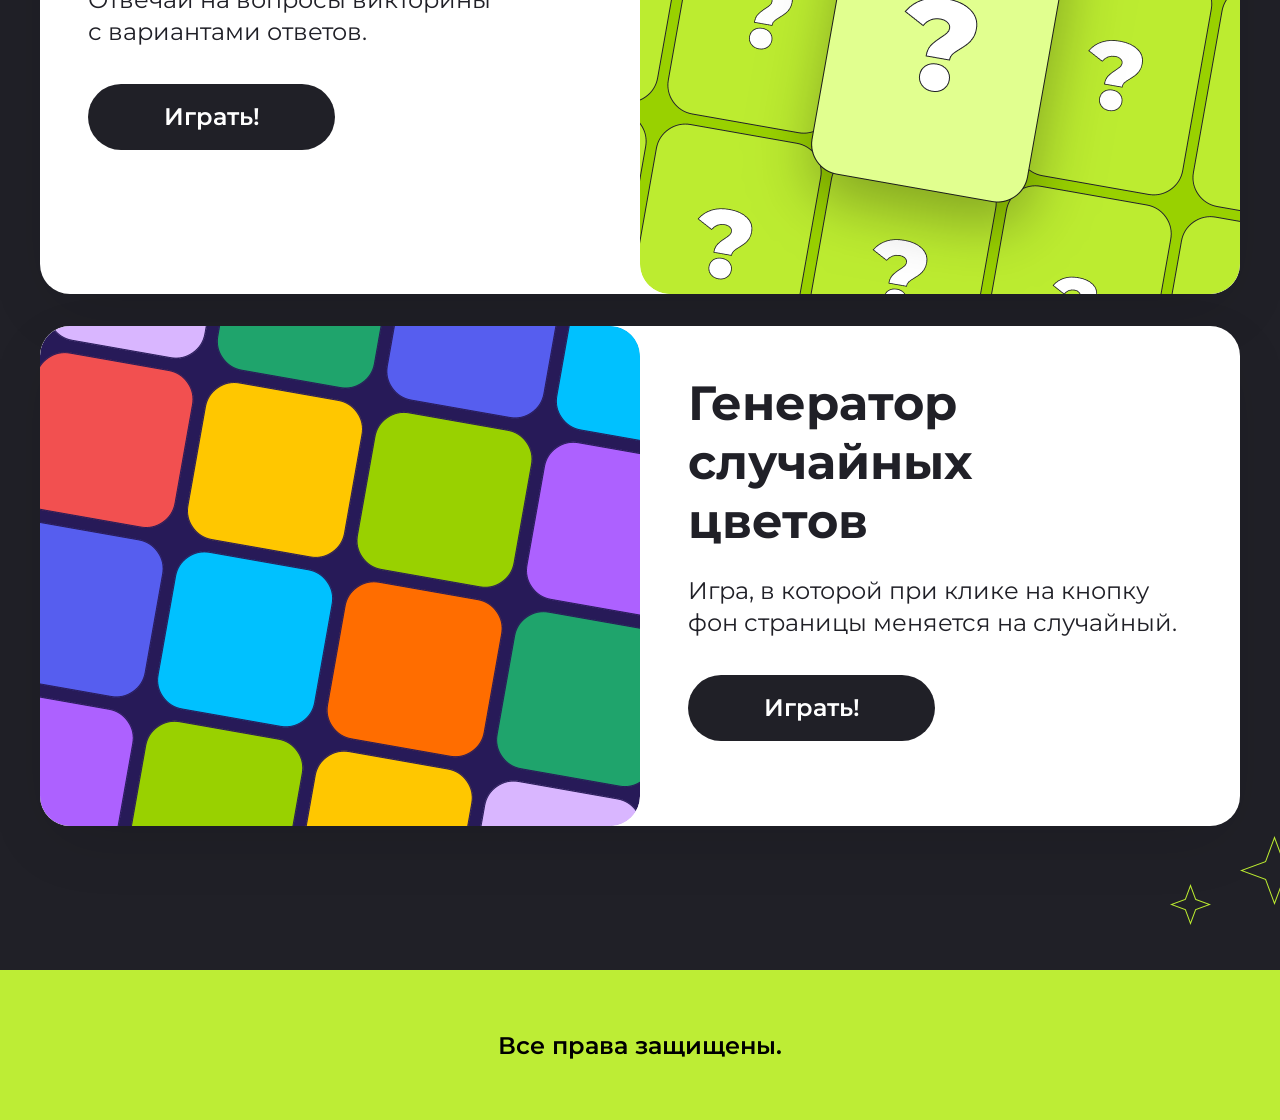
==== commit 64871778: "Исправила ошибки" ====
--- a/index.html
+++ b/index.html
@@ -7,7 +7,8 @@
     <link rel="stylesheet" href="style.css">
     <link href="https://fonts.googleapis.com/css2?family=Montserrat:ital,wght@0,100..900;1,100..900&display=swap" rel="stylesheet">
 </head>
-<body>
+<body class="body">
+    <script src="script.js"></script>
     <header class="center header header-index-background">
         <div class="position-relative">
             <img class="header__green-big-star" src="./img/Vector.svg" alt="звезда">
@@ -25,8 +26,39 @@
         <p class="header__description-index">Тебе предстоит пройти несколько увлекательных игр. Если готов, нажимай «Поехали!» и приступай.</p>
         <a class="header__button-index" href="#">Поехали!</a>
     </header>
-    <section>
-        <div class="header-display"></div>
+    <section class="header-display">
+        <div class="header-display-animation">
+            <div class="header-display-animation-text">
+                <p class="header-display-animation-text-text">ВИКТОРИНА</p>
+                <img class="header-display-animation-text-img" src="./img/Star.svg">
+                <p class="header-display-animation-text-text">УГАДАЙ ЧИСЛО</p>
+                <img class="header-display-animation-text-img" src="./img/Star.svg">
+                <p class="header-display-animation-text-text">ПЕРЕВЕРНИ ТЕКСТ</p>
+                <img class="header-display-animation-text-img" src="./img/Star.svg">
+                <p class="header-display-animation-text-text">ПРОСТАЯ АРИФМЕТИКА</p>
+                <img class="header-display-animation-text-img" src="./img/Star.svg">
+                <p class="header-display-animation-text-text">КАМЕНЬ, НОЖНИЦЫ, БУМАГА</p>
+                <img class="header-display-animation-text-img" src="./img/Star.svg">
+                <p class="header-display-animation-text-text">ГЕНЕРАТОР СЛУЧАЙНЫХ ЦВЕТОВ</p>
+                <img class="header-display-animation-text-img" src="./img/Star.svg">
+            </div>
+        </div>
+        <div class="header-display-animation" aria-hidden="true">
+            <div class="header-display-animation-text">
+                <p class="header-display-animation-text-text">ВИКТОРИНА</p>
+                <img class="header-display-animation-text-img" src="./img/Star.svg">
+                <p class="header-display-animation-text-text">УГАДАЙ ЧИСЛО</p>
+                <img class="header-display-animation-text-img" src="./img/Star.svg">
+                <p class="header-display-animation-text-text">ПЕРЕВЕРНИ ТЕКСТ</p>
+                <img class="header-display-animation-text-img" src="./img/Star.svg">
+                <p class="header-display-animation-text-text">ПРОСТАЯ АРИФМЕТИКА</p>
+                <img class="header-display-animation-text-img" src="./img/Star.svg">
+                <p class="header-display-animation-text-text">КАМЕНЬ, НОЖНИЦЫ, БУМАГА</p>
+                <img class="header-display-animation-text-img" src="./img/Star.svg">
+                <p class="header-display-animation-text-text">ГЕНЕРАТОР СЛУЧАЙНЫХ ЦВЕТОВ</p>
+                <img class="header-display-animation-text-img" src="./img/Star.svg">
+            </div>
+        </div>
     </section>
     <section class="about-games-background about-games center">
         <h1 class="about-games__title">Об играх</h1>
@@ -98,7 +130,7 @@
                 <div id="mini-game__card-guess-the-number" class="mini-game__card">
                     <h2 class="mini-game__card-title">Угадай число</h2>
                     <p class="mini-game__card-description">Попробуй угадать случайное<br>число от 1 до 100.</p>
-                    <a class="mini-game__card-link" href="#">Играть!</a>
+                    <a class="mini-game__card-link" onclick="startGuessTheNumber()">Играть!</a>
                 </div>
                 <img class="mini-game__card-img" src="./img/card-1.png" alt="угадай-число">
             </article>
@@ -107,14 +139,14 @@
                 <div id="mini-game__card-simple-arithmetic" class="mini-game__card">
                     <h2 class="mini-game__card-title">Простая<br>арифметика</h2>
                     <p class="mini-game__card-description">Попробуй решить простые<br>арифметические задачи.</p>
-                    <a class="mini-game__card-link" href="#">Играть!</a>
+                    <a class="mini-game__card-link" onclick="startSimpleArithmetic()">Играть!</a>
                 </div>
             </article>
             <article class="mini-game__card-background">
                 <div id="mini-game__card-turn-the-text-over" class="mini-game__card">
                     <h2 class="mini-game__card-title">Переверни текст</h2>
                     <p class="mini-game__card-description">Попробуй ввести текст, который<br>будет перевернут.</p>
-                    <a class="mini-game__card-link" href="#">Играть!</a>
+                    <a class="mini-game__card-link" onclick="startFlipTheText()">Играть!</a>
                 </div>
                 <img class="mini-game__card-img" src="./img/card-3.png" alt="переверни-текст">
             </article>
@@ -123,14 +155,14 @@
                 <div id="mini-game__card-rock-paper-scissors" class="mini-game__card">
                     <h2 class="mini-game__card-title">Камень,<br>ножницы,<br>бумага</h2>
                     <p class="mini-game__card-description">Сыграй в популярную игру<br>против компьютера.</p>
-                    <a class="mini-game__card-link" href="#">Играть!</a>
+                    <a class="mini-game__card-link" onclick="startRockPaperScissors()">Играть!</a>
                 </div>
             </article>
             <article class="mini-game__card-background">
                 <div id="mini-game__card-simple-quiz" class="mini-game__card">
                     <h2 class="mini-game__card-title">Простая<br>викторина</h2>
                     <p class="mini-game__card-description">Отвечай на вопросы викторины<br>с вариантами ответов.</p>
-                    <a class="mini-game__card-link" href="#">Играть!</a>
+                    <a class="mini-game__card-link" onclick="startSimpleQuiz()">Играть!</a>
                 </div>
                 <img class="mini-game__card-img" src="./img/card-5.png" alt="простая-викторина">
             </article>
@@ -139,7 +171,7 @@
                 <div id="mini-game__card-random-color-generator" class="mini-game__card">
                     <h2 class="mini-game__card-title">Генератор<br>случайных<br>цветов</h2>
                     <p class="mini-game__card-description">Игра, в которой при клике на кнопку<br>фон страницы меняется на случайный.</p>
-                    <a class="mini-game__card-link" href="#">Играть!</a>
+                    <a class="mini-game__card-link" onclick="changeBackgroundColor()">Играть!</a>
                 </div>
             </article>
         </div>
@@ -149,7 +181,7 @@
         </div>
     </section>
     <footer>
-        <h1 class="footer-title">Все права защищены.</h1>
+        <p class="footer-title">Все права защищены.</p>
     </footer>
 </body>
 </html>
--- a/style.css
+++ b/style.css
@@ -1,5 +1,17 @@
 * {
   margin: 0;
+}
+
+@keyframes scroll-left {
+  0% {
+    transform: translateX(0%);
+  }
+  100% {
+    transform: translateX(-100%);
+  }
+}
+.body {
+  background-color: rgb(32, 32, 39);
 }
 
 .center {
@@ -73,6 +85,36 @@
   height: 90px;
   background-color: rgb(188, 236, 48);
   bottom: 10px;
+  width: 100%;
+  overflow: hidden;
+  color: #ffffff;
+  display: flex;
+  white-space: nowrap;
+}
+.header-display-animation {
+  display: flex;
+  flex-shrink: 0;
+  animation: scroll-left 15s linear infinite;
+  align-items: center;
+}
+.header-display-animation-text-text {
+  display: inline;
+  position: relative;
+  top: -5px;
+  color: rgb(32, 32, 39);
+  font-family: "Montserrat";
+  font-style: Bold;
+  font-size: 30px;
+  font-weight: 700;
+  line-height: 110%;
+  letter-spacing: 4%;
+  text-transform: uppercase;
+}
+.header-display-animation-text-img {
+  position: relative;
+  top: 2px;
+  padding-left: 51px;
+  padding-right: 51px;
 }
 .header__title-index {
   padding-top: 196px;
@@ -116,11 +158,11 @@
 .header__button-index:hover {
   color: black;
   background-color: white;
+  transition: background-color 0.5s ease;
 }
 
 .about-games-background {
   height: 1470px;
-  background: rgb(32, 32, 39);
   overflow-x: hidden;
   overflow-y: hidden;
 }
@@ -206,6 +248,7 @@
 }
 .about-games__card:hover {
   transform: scale(1.1);
+  transition: transform 0.5s ease;
 }
 .about-games__card-1 {
   width: 378px;
@@ -231,7 +274,6 @@
 }
 .mini-game-background {
   height: 3500px;
-  background: rgb(32, 32, 39);
   overflow-x: hidden;
   overflow-y: hidden;
 }
@@ -308,11 +350,13 @@
   align-items: center;
   text-decoration: none;
   margin-top: 36px;
+  cursor: pointer;
 }
 .mini-game__card-link:hover {
   color: black;
   background-color: white;
   border: 1px solid rgb(32, 32, 39);
+  transition: background-color 0.5s ease;
 }
 
 .footer-title {
@@ -326,6 +370,8 @@
   background: rgb(189, 237, 53);
   align-items: center;
   justify-content: center;
+  font-style: SemiBold;
+  letter-spacing: 0px;
 }
 
 @media (max-width: 1250px) {
@@ -403,6 +449,17 @@
   .center {
     padding-left: calc(50% - 190px);
     padding-right: calc(50% - 190px);
+  }
+  .header-display-animation-text-text {
+    top: -3px;
+    font-size: 16px;
+  }
+  .header-display-animation-text-img {
+    top: 2px;
+    padding-left: 27.5px;
+    padding-right: 27.5px;
+    width: 19.5px;
+    height: 19.5px;
   }
   .header-index-background {
     display: flex;
@@ -575,7 +632,6 @@
     box-sizing: border-box;
     border: 1px solid rgb(32, 32, 39);
     border-radius: 60px;
-    background: rgb(32, 32, 39);
     color: rgb(255, 255, 255);
     font-family: "Montserrat";
     font-style: SemiBold;
@@ -587,5 +643,9 @@
   }
   .footer-title {
     height: 100px;
+    font-style: SemiBold;
+    font-size: 16px;
+    font-weight: 600;
+    line-height: 20px;
   }
 }/*# sourceMappingURL=style.css.map */
